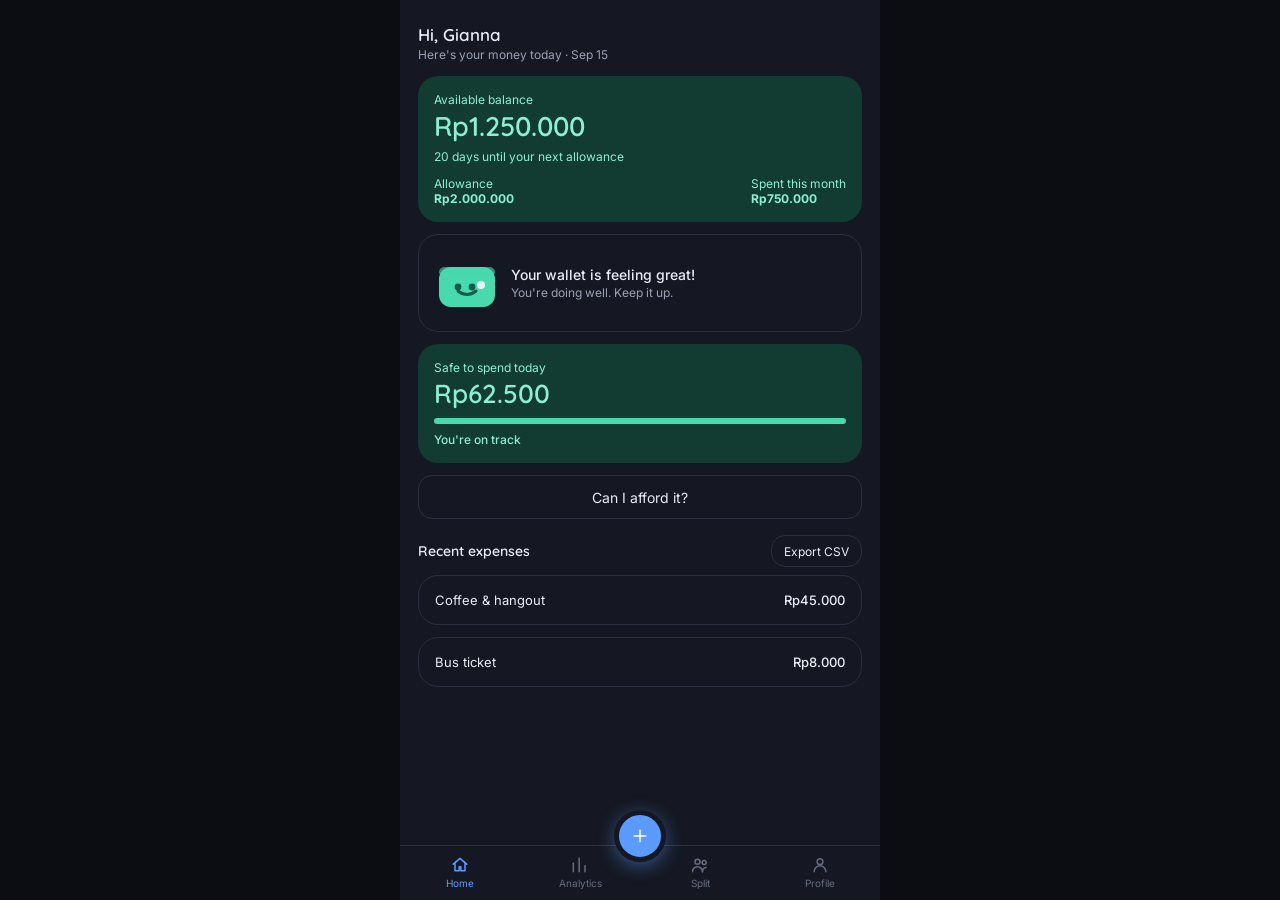
==== where_did_my_money_go.html @ cfc6f490 "Add files via upload" ====
<!DOCTYPE html>
<html lang="en">
<head>
<meta charset="UTF-8">
<meta name="viewport" content="width=device-width, initial-scale=1.0">
<title>Where Did My Money Go? — full screen set</title>
<link rel="preconnect" href="https://fonts.googleapis.com">
<link rel="preconnect" href="https://fonts.gstatic.com" crossorigin>
<link href="https://fonts.googleapis.com/css2?family=Quicksand:wght@500;600;700&family=Inter:wght@400;500;600&display=swap" rel="stylesheet">
<link rel="stylesheet" href="style.css">
</head>
<body>
<div class="phone">

<!-- SPLASH -->
<div class="screen" id="s-splash">
<div style="min-height:100vh;display:flex;flex-direction:column;align-items:center;justify-content:center;gap:14px;">
  <div id="mascot-splash" style="width:96px;height:96px;"></div>
  <h1 style="font-size:20px;text-align:center;">Where did my<br>money go?</h1>
  <p style="font-size:13px;color:var(--text-secondary);text-align:center;max-width:220px;">From "where did it go" to "where should it go".</p>
</div>
</div>

<!-- ONBOARDING WELCOME -->
<div class="screen" id="s-onb-welcome">
<div class="scroll-area">
<div style="padding-top:40px;text-align:center;">
  <div id="mascot-onb1" style="width:80px;height:80px;margin:0 auto 18px;"></div>
  <h1 style="font-size:19px;">Know your safe-to-spend, every day</h1>
  <p style="font-size:13px;color:var(--text-secondary);margin-top:8px;">We'll turn your allowance into a daily number, so you always know how much you can spend without stress.</p>
</div>
<div style="display:flex;justify-content:center;gap:6px;margin:26px 0;">
  <div style="width:18px;height:6px;border-radius:4px;background:var(--blue);"></div>
  <div style="width:6px;height:6px;border-radius:4px;background:var(--border);"></div>
  <div style="width:6px;height:6px;border-radius:4px;background:var(--border);"></div>
</div>
<button class="btn primary" onclick="show('onb-allowance')">Get started</button>
</div>
</div>

<!-- ONBOARDING ALLOWANCE -->
<div class="screen" id="s-onb-allowance">
<div class="scroll-area">
<div class="nav-header"><button class="back" onclick="show('onb-welcome')">&#8592;</button><h2>Set your allowance</h2></div>
<p style="font-size:12px;color:var(--text-secondary);margin-bottom:16px;">This is what we'll use to calculate your daily safe-to-spend.</p>
<label style="font-size:12px;color:var(--text-secondary);">Allowance schedule</label>
<div class="grid-3" style="margin:8px 0 16px;">
  <button class="chip selected" data-group="schedule" data-value="Monthly" onclick="selectChip(this)">Monthly</button>
  <button class="chip" data-group="schedule" data-value="Weekly" onclick="selectChip(this)">Weekly</button>
  <button class="chip" data-group="schedule" data-value="Custom" onclick="selectChip(this)">Custom</button>
</div>
<label style="font-size:12px;color:var(--text-secondary);">Amount</label>
<input class="input rp-input" style="height:48px;font-size:18px;margin:8px 0 16px;" value="Rp2.000.000">
<label style="font-size:12px;color:var(--text-secondary);">Next allowance date</label>
<input class="input" style="margin:8px 0 20px;" value="25 September">
<button class="btn primary" onclick="show('onb-goal')">Continue</button>
</div>
</div>

<!-- ONBOARDING GOAL -->
<div class="screen" id="s-onb-goal">
<div class="scroll-area">
<div class="nav-header"><button class="back" onclick="show('onb-allowance')">&#8592;</button><h2>Set a savings target</h2></div>
<p style="font-size:12px;color:var(--text-secondary);margin-bottom:16px;">Optional — this shapes your daily safe-to-spend so you're always saving a little.</p>
<label style="font-size:12px;color:var(--text-secondary);">Weekly savings target</label>
<input class="input rp-input" style="height:48px;font-size:18px;margin:8px 0 20px;" value="Rp150.000">
<div class="card outline" style="display:flex;gap:10px;align-items:flex-start;">
  <div style="width:34px;height:34px;flex-shrink:0;" id="mascot-onb3"></div>
  <p style="font-size:12px;color:var(--text-secondary);margin:0;">You can change this any time from money settings.</p>
</div>
<div style="height:14px;"></div>
<button class="btn primary" onclick="show('home')">Finish setup</button>
</div>
</div>

<!-- HOME -->
<div class="screen" id="s-home">
<div class="scroll-area" style="padding-bottom:110px;">
<div style="padding-top:4px;">
<p class="heading" style="font-size:17px;">Hi, Gianna</p>
<p style="font-size:12px;color:var(--text-secondary);margin:2px 0 14px;">Here's your money today &middot; Sep 15</p>
</div>

<div class="card" style="background:var(--teal-bg);">
  <p style="font-size:12px;color:var(--teal-dark);margin:0;">Available balance</p>
  <p id="home-balance-amount" style="font-size:27px;font-weight:600;color:var(--teal-dark);margin:2px 0 6px;font-family:'Quicksand',sans-serif;">Rp0</p>
  <p style="font-size:12px;color:var(--teal-dark);margin:0 0 12px;">20 days until your next allowance</p>
  <div class="row" style="font-size:12px;color:var(--teal-dark);">
    <span>Allowance<br><strong id="home-allowance">Rp2.000.000</strong></span>
    <span>Spent this month<br><strong id="home-spent-month">Rp750.000</strong></span>
  </div>
</div>

<div class="card outline" style="display:flex;gap:12px;align-items:center;cursor:pointer;" onclick="show('mascot-custom')">
  <div class="mascot-wrap" id="mascot-home"></div>
  <div>
    <p style="font-size:14px;font-weight:500;margin:0;">Your wallet is feeling great!</p>
    <p style="font-size:12px;color:var(--text-secondary);margin:2px 0 0;">You're doing well. Keep it up.</p>
  </div>
</div>

<div class="card" id="home-sts-card" style="background:var(--blue-bg);">
  <p id="home-sts-label" style="font-size:12px;color:var(--blue-dark);margin:0;">Safe to spend today</p>
  <p id="home-sts-amount" style="font-size:26px;font-weight:600;color:var(--blue-dark);margin:2px 0 8px;font-family:'Quicksand',sans-serif;">Rp0</p>
  <div class="progress"><div id="home-sts-bar" style="width:100%;background:var(--blue);"></div></div>
  <p id="home-sts-status" style="font-size:12px;font-weight:500;color:var(--blue-dark);margin:8px 0 0;">You're on track</p>
</div>

<button class="btn outline" style="margin-bottom:8px;" onclick="show('afford')">Can I afford it?</button>

<div class="row" style="margin:16px 0 8px;">
  <p class="heading" style="font-size:14px;">Recent expenses</p>
  <button class="btn small" onclick="exportCSV()">Export CSV</button>
</div>
<div id="home-recent-list"></div>
</div>

<div class="bottom-nav">
  <button class="active" onclick="show('home')">${icon('home')}Home</button>
  <button onclick="show('analytics')">${icon('chart')}Analytics</button>
  <button onclick="show('split')">${icon('users')}Split</button>
  <button onclick="show('profile')">${icon('user')}Profile</button>
</div>
<button class="fab" onclick="openQuickAdd()">${icon('plus')}</button>
</div>

<!-- QUICK ADD -->
<div class="screen" id="s-quick-add">
<div class="sheet">
<div class="row" style="margin-bottom:14px;">
  <p class="heading" style="font-size:15px;">Where did your money go?</p>
  <button onclick="show('home')" style="width:28px;height:28px;border-radius:50%;border:0.5px solid var(--border);background:var(--surface);display:flex;align-items:center;justify-content:center;">${icon('x')}</button>
</div>
<input id="qa-amount" class="input rp-input" style="height:52px;font-size:26px;font-weight:600;text-align:center;border:none;background:none;" value="Rp45.000">
<input id="qa-note" class="input" style="text-align:center;border:none;background:none;font-size:12px;color:var(--text-secondary);margin:2px 0 16px;" value="Coffee &amp; hangout" placeholder="What was it for?">
<label style="font-size:12px;color:var(--text-secondary);">Category</label>
<div class="grid-4" style="margin:8px 0 16px;">
  <button class="chip" data-group="category" data-value="Food" onclick="selectChip(this)">Food</button><button class="chip" data-group="category" data-value="Transport" onclick="selectChip(this)">Transport</button><button class="chip" data-group="category" data-value="Campus" onclick="selectChip(this)">Campus</button><button class="chip" data-group="category" data-value="Shopping" onclick="selectChip(this)">Shopping</button>
  <button class="chip selected" data-group="category" data-value="Entertainment" onclick="selectChip(this)">Entertain.</button><button class="chip" data-group="category" data-value="Bills" onclick="selectChip(this)">Bills</button><button class="chip" data-group="category" data-value="Other" onclick="selectChip(this)">Other</button>
</div>
<label style="font-size:12px;color:var(--text-secondary);">Need or want</label>
<div class="grid-2" style="margin:8px 0 16px;">
  <button class="chip" data-group="type" data-value="Need" onclick="selectChip(this)">Need</button><button class="chip selected" data-group="type" data-value="Want" onclick="selectChip(this)">Want</button>
</div>
<label style="font-size:12px;color:var(--text-secondary);">Payment method</label>
<div class="grid-3" style="margin:8px 0 16px;">
  <button class="chip" data-group="payment" data-value="Cash" onclick="selectChip(this)">Cash</button><button class="chip" data-group="payment" data-value="Debit" onclick="selectChip(this)">Debit</button><button class="chip selected" data-group="payment" data-value="E-wallet" onclick="selectChip(this)">E-wallet</button>
</div>
<button class="btn primary" onclick="saveExpense()">Save expense</button>
</div>
</div>

<!-- EXPENSE DETAIL -->
<div class="screen" id="s-expense-detail">
<div class="scroll-area">
<div class="nav-header"><button class="back" onclick="show('home')">&#8592;</button><h2>Expense details</h2></div>
<div class="card" style="background:var(--blue-bg);text-align:center;">
  <p id="ed-amount" style="font-size:26px;font-weight:600;color:var(--blue-dark);margin:0;font-family:'Quicksand',sans-serif;">Rp45.000</p>
  <p id="ed-note" style="font-size:13px;color:var(--blue-dark);margin:4px 0 0;">Coffee &amp; hangout</p>
</div>
<div class="card outline">
  <div class="row" style="margin-bottom:10px;"><span style="font-size:12px;color:var(--text-secondary);">Category</span><span id="ed-category" style="font-size:13px;">Entertainment</span></div>
  <div class="row" style="margin-bottom:10px;"><span style="font-size:12px;color:var(--text-secondary);">Type</span><span id="ed-type" class="pill" style="background:var(--amber-bg);color:var(--amber-dark);">Want</span></div>
  <div class="row" style="margin-bottom:10px;"><span style="font-size:12px;color:var(--text-secondary);">Payment</span><span id="ed-payment" style="font-size:13px;">E-wallet</span></div>
  <div class="row"><span style="font-size:12px;color:var(--text-secondary);">Date</span><span id="ed-date" style="font-size:13px;">Sep 15, 3:20 PM</span></div>
</div>
<div class="grid-2">
  <button class="btn" onclick="editExpense()">Edit</button>
  <button class="btn" style="color:var(--coral-dark);border-color:var(--coral);" onclick="deleteExpense()">Delete</button>
</div>
</div>
</div>

<!-- CAN I AFFORD IT -->
<div class="screen" id="s-afford">
<div class="scroll-area">
<div class="nav-header"><button class="back" onclick="show('home')">&#8592;</button><h2>Can I afford it?</h2></div>
<label style="font-size:12px;color:var(--text-secondary);">What do you want to buy?</label>
<input id="afford-item" class="input" style="height:44px;margin:8px 0 12px;" value="New shoes">
<label style="font-size:12px;color:var(--text-secondary);">Price</label>
<input id="afford-price" class="input rp-input" style="height:44px;margin:8px 0 18px;" value="Rp350.000" oninput="checkAfford()">
<div id="afford-result" class="card" style="text-align:center;">
  <div style="width:40px;height:40px;margin:0 auto 8px;" id="mascot-afford"></div>
  <p id="afford-verdict" style="font-size:15px;font-weight:600;margin:0;"></p>
  <p id="afford-sub" style="font-size:12px;margin:6px 0 0;"></p>
</div>
<button class="btn primary" onclick="show('home')">Got it</button>
</div>
</div>

<!-- ANALYTICS -->
<div class="screen" id="s-analytics">
<div class="scroll-area" style="padding-bottom:110px;">
<p class="heading" style="font-size:16px;padding-top:8px;">Your spending this week</p>
<p id="an-total" style="font-size:24px;font-weight:600;margin:6px 0 4px;font-family:'Quicksand',sans-serif;">Rp0</p>
<p id="an-avg" style="font-size:12px;color:var(--text-secondary);margin:0 0 14px;"></p>
<div class="grid-4" id="an-bars" style="margin-bottom:8px;align-items:end;"></div>
<div id="an-legend" style="display:flex;flex-wrap:wrap;gap:10px;margin-bottom:16px;"></div>

<p style="font-size:13px;font-weight:500;margin:0 0 8px;">Need vs want</p>
<div class="card outline">
  <div id="an-needwant-bar" style="display:flex;height:10px;border-radius:6px;overflow:hidden;margin-bottom:8px;"></div>
  <div class="row" style="font-size:12px;color:var(--text-secondary);">
    <span id="an-need-label"></span><span id="an-want-label"></span>
  </div>
</div>

<p style="font-size:13px;font-weight:500;margin:16px 0 8px;">Top spending</p>
<div id="an-top-list"></div>
<button class="btn small" style="margin-bottom:14px;" onclick="show('weekly-detail')">See full breakdown</button>

<div class="card outline">
  <p id="an-compare" style="font-size:13px;margin:0;"></p>
</div>
<div class="card outline">
  <p style="font-size:13px;margin:0;">Most of your spending happens on weekends.</p>
</div>
</div>
<div class="bottom-nav">
  <button onclick="show('home')">${icon('home')}Home</button>
  <button class="active" onclick="show('analytics')">${icon('chart')}Analytics</button>
  <button onclick="show('split')">${icon('users')}Split</button>
  <button onclick="show('profile')">${icon('user')}Profile</button>
</div>
</div>

<!-- WEEKLY DETAIL -->
<div class="screen" id="s-weekly-detail">
<div class="scroll-area">
<div class="nav-header"><button class="back" onclick="show('analytics')">&#8592;</button><h2>This week's spending</h2></div>
<p id="wd-total" style="font-size:22px;font-weight:600;margin:0 0 12px;font-family:'Quicksand',sans-serif;"></p>
<div id="wd-list"></div>
<div class="card" style="background:var(--blue-bg);">
  <p id="wd-insight" style="font-size:12px;color:var(--blue-dark);margin:0;"></p>
</div>
</div>
</div>

<!-- SPLIT -->
<div class="screen" id="s-split">
<div class="scroll-area" style="padding-bottom:110px;">
<div class="row" style="padding-top:8px;margin-bottom:14px;">
  <p class="heading" style="font-size:16px;">Split &amp; debts</p>
  <button class="btn small primary" onclick="show('split-create')">+ New split</button>
</div>
<div class="card" id="split-net-card" style="margin-bottom:14px;">
  <p id="split-net-label" style="font-size:12px;margin:0;">Net balance</p>
  <p id="split-net-amount" style="font-size:22px;font-weight:600;margin:2px 0 0;font-family:'Quicksand',sans-serif;">Rp0</p>
</div>
<p style="font-size:13px;font-weight:500;margin:14px 0 8px;">They owe you</p>
<div id="debts-owed-list"></div>
<div class="row" style="margin:14px 0 8px;">
  <p style="font-size:13px;font-weight:500;margin:0;">You owe them</p>
  <button class="btn small" onclick="settleAll()">Settle all</button>
</div>
<div id="debts-you-owe-list"></div>
</div>
<div class="bottom-nav">
  <button onclick="show('home')">${icon('home')}Home</button>
  <button onclick="show('analytics')">${icon('chart')}Analytics</button>
  <button class="active" onclick="show('split')">${icon('users')}Split</button>
  <button onclick="show('profile')">${icon('user')}Profile</button>
</div>
</div>

<!-- SPLIT CREATE -->
<div class="screen" id="s-split-create">
<div class="scroll-area">
<div class="nav-header"><button class="back" onclick="show('split')">&#8592;</button><h2>New split</h2></div>
<label style="font-size:12px;color:var(--text-secondary);">What was it for</label>
<input id="sc-title" class="input" style="margin:8px 0 12px;" value="Dinner">
<label style="font-size:12px;color:var(--text-secondary);">Total amount</label>
<input id="sc-total" class="input rp-input" style="height:44px;margin:8px 0 14px;" value="Rp240.000" oninput="formatRpInput(this);updateSplitPreview();">
<label style="font-size:12px;color:var(--text-secondary);">Split method</label>
<div class="grid-2" style="margin:8px 0 14px;">
  <button class="chip selected" onclick="setSplitMethod(this,'equal')">Equal</button>
  <button class="chip" onclick="setSplitMethod(this,'custom')">Custom</button>
</div>
<label style="font-size:12px;color:var(--text-secondary);">Participants</label>
<div class="grid-2" id="sc-participants" style="margin:8px 0 14px;">
  <button class="chip selected" data-value="Kevin" data-fixed="true" onclick="toggleParticipant(this)">Kevin (you)</button>
  <button class="chip selected" data-value="Rafi" onclick="toggleParticipant(this)">Rafi</button>
  <button class="chip selected" data-value="Sarah" onclick="toggleParticipant(this)">Sarah</button>
  <button class="chip selected" data-value="Dimas" onclick="toggleParticipant(this)">Dimas</button>
</div>
<div id="sc-custom-amounts" style="display:none;margin-bottom:14px;"></div>
<div class="card" id="sc-preview" style="background:var(--surface-2);"></div>
<button class="btn primary" onclick="saveSplit()">Save split</button>
</div>
</div>

<!-- DEBT DETAIL -->
<div class="screen" id="s-debt-detail">
<div class="scroll-area">
<div class="nav-header"><button class="back" onclick="show('split')">&#8592;</button><h2>Debt detail</h2></div>
<div class="card" style="background:var(--teal-bg);text-align:center;">
  <p id="dd-person" style="font-size:13px;color:var(--teal-dark);margin:0;">Rafi owes you</p>
  <p id="dd-amount" style="font-size:24px;font-weight:600;color:var(--teal-dark);margin:4px 0 0;font-family:'Quicksand',sans-serif;">Rp35.000</p>
</div>
<div class="card outline">
  <div class="row" style="margin-bottom:10px;"><span style="font-size:12px;color:var(--text-secondary);">For</span><span id="dd-reason" style="font-size:13px;">Lunch</span></div>
  <div class="row" style="margin-bottom:10px;"><span style="font-size:12px;color:var(--text-secondary);">Date</span><span id="dd-date" style="font-size:13px;">Sep 12</span></div>
  <div class="row"><span style="font-size:12px;color:var(--text-secondary);">Status</span><span id="dd-status" class="pill" style="background:var(--amber-bg);color:var(--amber-dark);">Waiting</span></div>
</div>
<button class="btn primary" onclick="openReminder(currentDebtIndex)">Send reminder</button>
</div>
</div>

<!-- REMINDER -->
<div class="screen" id="s-reminder">
<div class="scroll-area">
<div class="nav-header"><button class="back" onclick="show('debt-detail')">&#8592;</button><h2>Friendly reminder</h2></div>
<p id="rem-person" style="font-size:12px;color:var(--text-secondary);margin-bottom:12px;">Choose a tone for Rafi</p>
<div id="rem-card-friendly" class="card outline" style="cursor:pointer;border-color:var(--blue);background:var(--blue-bg);" onclick="setToneSelection('friendly')">
  <p style="font-size:12px;font-weight:500;color:var(--blue-dark);margin:0 0 4px;">Friendly</p>
  <p id="rem-friendly-msg" style="font-size:13px;color:var(--blue-dark);margin:0;">Hey! Just a small reminder about the Rp35.000 from lunch.</p>
</div>
<div id="rem-card-casual" class="card outline" style="cursor:pointer;" onclick="setToneSelection('casual')">
  <p style="font-size:12px;font-weight:500;margin:0 0 4px;">Casual</p>
  <p id="rem-casual-msg" style="font-size:13px;margin:0;">Hey, don't forget the Rp35.000 from lunch ya!</p>
</div>
<div id="rem-card-direct" class="card outline" style="cursor:pointer;" onclick="setToneSelection('direct')">
  <p style="font-size:12px;font-weight:500;margin:0 0 4px;">Direct</p>
  <p id="rem-direct-msg" style="font-size:13px;margin:0;">Reminder: Rp35.000 for lunch is still pending.</p>
</div>
<button class="btn primary" onclick="sendReminder()">Send reminder</button>
</div>
</div>

<!-- GOALS -->
<div class="screen" id="s-goals">
<div class="scroll-area">
<div class="nav-header"><button class="back" onclick="show('profile')">&#8592;</button><h2>Savings goals</h2></div>
<div id="goals-list"></div>
<button class="btn" onclick="addGoal()">+ New goal</button>
</div>
</div>

<!-- GOAL DETAIL -->
<div class="screen" id="s-goal-detail">
<div class="scroll-area">
<div class="nav-header"><button class="back" onclick="show('goals')">&#8592;</button><h2 id="gd-title">New headphones</h2></div>
<div class="card" style="background:var(--blue-bg);text-align:center;">
  <p id="gd-saved" style="font-size:24px;font-weight:600;color:var(--blue-dark);margin:0;font-family:'Quicksand',sans-serif;">Rp900.000</p>
  <p id="gd-target" style="font-size:12px;color:var(--blue-dark);margin:4px 0 10px;">of Rp1.500.000 target</p>
  <div class="progress" style="background:#ffffff;"><div id="gd-bar" style="width:60%;background:var(--blue);"></div></div>
</div>
<div class="card outline">
  <p id="gd-note" style="font-size:13px;margin:0;">You need Rp100.000/week to reach this goal on time.</p>
</div>
<button class="btn primary" onclick="addToGoal()">Add to goal</button>
</div>
</div>

<!-- MASCOT CUSTOMIZE -->
<div class="screen" id="s-mascot-custom">
<div class="scroll-area">
<div class="nav-header"><button class="back" onclick="show('home')">&#8592;</button><h2>Mood Wallet</h2></div>
<div style="display:flex;justify-content:center;margin:6px 0 18px;"><div style="width:88px;height:88px;" id="mascot-custom"></div></div>
<p style="font-size:12px;color:var(--text-secondary);margin-bottom:8px;">Outfits</p>
<div class="grid-4" style="margin-bottom:16px;">
  <button class="chip selected" onclick="selectCustom('outfit',this,'Casual')">Casual</button><button class="chip" onclick="selectCustom('outfit',this,'Student')">Student</button><button class="chip" onclick="selectCustom('outfit',this,'Business')">Business</button><button class="chip" onclick="selectCustom('outfit',this,'Vacation')">Vacation</button>
</div>
<p style="font-size:12px;color:var(--text-secondary);margin-bottom:8px;">Accessories</p>
<div class="grid-4" style="margin-bottom:16px;">
  <button class="chip selected" onclick="selectCustom('accessory',this,'Sunglasses')">Sunglasses</button><button class="chip" onclick="selectCustom('accessory',this,'Cap')">Cap</button><button class="chip" onclick="selectCustom('accessory',this,'Headphones')">Headphones</button><button class="chip" onclick="selectCustom('accessory',this,'Backpack')">Backpack</button>
</div>
<p style="font-size:12px;color:var(--text-secondary);margin-bottom:8px;">Expressions</p>
<div class="grid-4" style="margin-bottom:18px;">
  <button class="chip selected" onclick="selectCustom('expression',this,'Happy')">Happy</button><button class="chip" onclick="selectCustom('expression',this,'Sleepy')">Sleepy</button><button class="chip" onclick="selectCustom('expression',this,'Excited')">Excited</button><button class="chip" onclick="selectCustom('expression',this,'Shocked')">Shocked</button>
</div>
<button class="btn primary" onclick="show('streak')">Unlock more with points</button>
</div>
</div>

<!-- STREAK -->
<div class="screen" id="s-streak">
<div class="scroll-area">
<div class="nav-header"><button class="back" onclick="show('profile')">&#8592;</button><h2>Streak &amp; rewards</h2></div>
<div class="card" style="background:var(--amber-bg);text-align:center;">
  <p style="font-size:24px;font-weight:600;color:var(--amber-dark);margin:0;font-family:'Quicksand',sans-serif;">7-day streak</p>
  <p style="font-size:13px;color:var(--amber-dark);margin:6px 0 0;">+100 points earned</p>
</div>
<p style="font-size:13px;font-weight:500;margin:16px 0 8px;">Redeem points &middot; <span id="streak-points-label">350 pts available</span></p>
<div id="streak-rewards-list"></div>
</div>
</div>

<!-- PROFILE -->
<div class="screen" id="s-profile">
<div class="scroll-area" style="padding-bottom:110px;">
<div style="display:flex;align-items:center;gap:12px;padding-top:8px;margin-bottom:16px;">
  <div style="width:52px;height:52px;border-radius:50%;background:var(--blue-bg);display:flex;align-items:center;justify-content:center;font-family:'Quicksand',sans-serif;font-weight:600;color:var(--blue-dark);">K</div>
  <div><p style="font-size:15px;font-weight:500;margin:0;">Kevin</p><p style="font-size:12px;color:var(--text-secondary);margin:2px 0 0;">University student</p></div>
</div>
<div class="grid-2" style="margin-bottom:16px;">
  <div class="card outline" style="text-align:center;cursor:pointer;" onclick="show('streak')"><p style="font-size:12px;color:var(--text-secondary);margin:0;">Streak</p><p style="font-size:17px;font-weight:600;margin:4px 0 0;font-family:'Quicksand',sans-serif;">12 days</p></div>
  <div class="card outline" style="text-align:center;cursor:pointer;" onclick="show('streak')"><p style="font-size:12px;color:var(--text-secondary);margin:0;">Points</p><p id="profile-points" style="font-size:17px;font-weight:600;margin:4px 0 0;font-family:'Quicksand',sans-serif;">350</p></div>
</div>
<p style="font-size:12px;color:var(--text-secondary);margin:0 0 6px;">Money</p>
<button class="btn" style="justify-content:flex-start;padding:0 14px;margin-bottom:8px;" onclick="show('money-settings')">Money settings</button>
<button class="btn" style="justify-content:flex-start;padding:0 14px;margin-bottom:8px;" onclick="show('goals')">Savings goals</button>
<p style="font-size:12px;color:var(--text-secondary);margin:12px 0 6px;">App</p>
<button class="btn" style="justify-content:flex-start;padding:0 14px;margin-bottom:8px;" onclick="show('notif-settings')">Notifications</button>
<button class="btn" style="justify-content:flex-start;padding:0 14px;margin-bottom:8px;background:var(--blue-bg);border-color:var(--blue);color:var(--blue-dark);" onclick="show('premium')">Student premium</button>
</div>
<div class="bottom-nav">
  <button onclick="show('home')">${icon('home')}Home</button>
  <button onclick="show('analytics')">${icon('chart')}Analytics</button>
  <button onclick="show('split')">${icon('users')}Split</button>
  <button class="active" onclick="show('profile')">${icon('user')}Profile</button>
</div>
</div>

<!-- MONEY SETTINGS -->
<div class="screen" id="s-money-settings">
<div class="scroll-area">
<div class="nav-header"><button class="back" onclick="show('profile')">&#8592;</button><h2>Money settings</h2></div>
<div class="card outline"><div class="row"><span style="font-size:13px;">Monthly allowance</span><input id="ms-allowance" class="input rp-input" style="width:130px;height:32px;text-align:right;" value="Rp2.000.000" onchange="updateAllowance()"></div></div>
<div class="card outline"><div class="row"><span style="font-size:13px;">Allowance date</span><input class="input" style="width:130px;height:32px;text-align:right;" value="25th" onchange="saveSetting('Allowance date')"></div></div>
<div class="card outline"><div class="row"><span style="font-size:13px;">Weekly savings target</span><input id="ms-weekly-target" class="input rp-input" style="width:130px;height:32px;text-align:right;" value="Rp150.000" onchange="saveSetting('Savings target')"></div></div>
<div class="card outline"><div class="row"><span style="font-size:13px;">Default categories</span><span style="font-size:13px;font-weight:500;">7 active</span></div></div>
<button class="btn" onclick="exportCSV()">Export all expenses (.csv)</button>
</div>
</div>

<!-- NOTIF SETTINGS -->
<div class="screen" id="s-notif-settings">
<div class="scroll-area">
<div class="nav-header"><button class="back" onclick="show('profile')">&#8592;</button><h2>Notifications</h2></div>
<div class="card outline" style="cursor:pointer;" onclick="toggleNotif(this)"><div class="row"><span style="font-size:13px;">Daily safe-to-spend</span><span class="pill" data-on="true" style="background:var(--blue-bg);color:var(--blue-dark);">On</span></div></div>
<div class="card outline" style="cursor:pointer;" onclick="toggleNotif(this)"><div class="row"><span style="font-size:13px;">Spending warnings</span><span class="pill" data-on="true" style="background:var(--blue-bg);color:var(--blue-dark);">On</span></div></div>
<div class="card outline" style="cursor:pointer;" onclick="toggleNotif(this)"><div class="row"><span style="font-size:13px;">Debt reminders</span><span class="pill" data-on="true" style="background:var(--blue-bg);color:var(--blue-dark);">On</span></div></div>
<div class="card outline" style="cursor:pointer;" onclick="toggleNotif(this)"><div class="row"><span style="font-size:13px;">Weekly recap</span><span class="pill" data-on="false" style="background:var(--surface-2);color:var(--text-muted);">Off</span></div></div>
</div>
</div>

<!-- PREMIUM -->
<div class="screen" id="s-premium">
<div class="scroll-area">
<div class="nav-header"><button class="back" onclick="show('profile')">&#8592;</button><h2>Student premium</h2></div>
<div class="card" style="background:var(--blue-bg);text-align:center;">
  <p class="heading" style="font-size:16px;color:var(--blue-dark);">Student premium</p>
  <p style="font-size:12px;color:var(--blue-dark);margin:6px 0 0;">Make your money management even easier.</p>
</div>
<div class="card outline">
  <p style="font-size:13px;margin:0 0 8px;">PDF financial reports</p>
  <p style="font-size:13px;margin:0 0 8px;">Automatic bank / e-wallet sync</p>
  <p style="font-size:13px;margin:0 0 8px;">Advanced spending insights</p>
  <p style="font-size:13px;margin:0;">Unlimited mascot customization</p>
</div>
<button id="premium-btn" class="btn primary" onclick="activatePremium()">Try premium — Rp15.000/mo</button>
</div>
</div>

<!-- PDF PREVIEW -->
<div class="screen" id="s-pdf">
<div class="scroll-area">
<div class="nav-header"><button class="back" onclick="show('premium')">&#8592;</button><h2>Monthly report</h2></div>
<div class="card outline" style="background:#fff;color:#1F2430;">
  <p class="heading" style="font-size:14px;color:#1F2430;">September summary</p>
  <div class="divider" style="background:#E2E4EA;"></div>
  <div class="row" style="margin-bottom:8px;"><span style="font-size:12px;color:#6B7280;">Total spent</span><span style="font-size:13px;font-weight:500;">Rp750.000</span></div>
  <div class="row" style="margin-bottom:8px;"><span style="font-size:12px;color:#6B7280;">Top category</span><span style="font-size:13px;font-weight:500;">Food</span></div>
  <div class="row"><span style="font-size:12px;color:#6B7280;">Saved this month</span><span style="font-size:13px;font-weight:500;">Rp300.000</span></div>
</div>
<button class="btn primary" onclick="window.print()">Download PDF</button>
<button class="btn" onclick="exportCSV()">Download raw data (.csv)</button>
</div>
</div>

</div>

<script src="app.js"></script>
</body>
</html>
---- style.css ----
:root{
  --bg:#0B0D12; --surface:#151822; --surface-2:#1D2130; --border:#2B3040;
  --text:#EAEDF5; --text-secondary:#9AA1B4; --text-muted:#666D80;
  --teal:#49D9AE; --teal-bg:#123B32; --teal-dark:#8CF0CE;
  --blue:#5B9BFF; --blue-bg:#152A4A; --blue-dark:#A8CBFF;
  --coral:#FF9E76; --coral-bg:#3B2016; --coral-dark:#FFC1A3;
  --amber:#F6C766; --amber-bg:#3A2C10; --amber-dark:#FFDE9E;
  --radius-card:20px; --radius-btn:14px; --radius-phone:36px;
}
*{box-sizing:border-box;}
body{margin:0;background:var(--bg);font-family:'Inter',sans-serif;color:var(--text);display:flex;justify-content:center;min-height:100vh;}
h1,h2,h3,.heading{font-family:'Quicksand',sans-serif;font-weight:600;margin:0;}
button{font-family:inherit;cursor:pointer;}
.phone{width:100%;max-width:480px;min-height:100vh;background:var(--surface);position:relative;}
.scroll-area{padding:20px 18px 96px;}
.scroll-area.no-scroll-pad{padding:0;}
.nav-header{display:flex;align-items:center;gap:10px;padding:6px 0 16px;}
.nav-header .back{width:30px;height:30px;border-radius:50%;border:0.5px solid var(--border);background:var(--surface);display:flex;align-items:center;justify-content:center;}
.nav-header h2{font-size:16px;}
.card{background:var(--surface-2);border-radius:var(--radius-card);padding:16px;margin-bottom:12px;}
.card.outline{background:var(--surface);border:0.5px solid var(--border);}
.pill{display:inline-flex;align-items:center;gap:4px;font-size:11px;padding:4px 10px;border-radius:100px;font-weight:500;}
.btn{display:flex;align-items:center;justify-content:center;gap:6px;height:44px;border-radius:var(--radius-btn);border:0.5px solid var(--border);background:var(--surface);font-size:14px;color:var(--text);width:100%;}
.btn.primary{background:var(--blue);border-color:var(--blue);color:#fff;font-weight:600;}
.btn.small{height:32px;font-size:12px;padding:0 12px;width:auto;}
.grid-4{display:grid;grid-template-columns:repeat(4,1fr);gap:8px;}
.grid-3{display:grid;grid-template-columns:repeat(3,1fr);gap:8px;}
.grid-2{display:grid;grid-template-columns:1fr 1fr;gap:8px;}
.chip{display:flex;flex-direction:column;align-items:center;justify-content:center;gap:4px;height:56px;border-radius:14px;border:0.5px solid var(--border);background:var(--surface);font-size:11px;color:var(--text-secondary);}
.chip.selected{background:var(--blue-bg);border-color:var(--blue);color:var(--blue-dark);}
.bottom-nav{position:fixed;left:50%;transform:translateX(-50%);bottom:0;width:100%;max-width:480px;background:var(--surface);border-top:0.5px solid var(--border);display:flex;justify-content:space-around;align-items:center;padding:8px 0 10px;z-index:20;}
.bottom-nav button{background:none;border:none;display:flex;flex-direction:column;align-items:center;gap:2px;font-size:10px;color:var(--text-muted);width:60px;}
.bottom-nav button.active{color:var(--blue);}
.fab{position:fixed;left:50%;transform:translateX(-50%);bottom:38px;width:52px;height:52px;border-radius:50%;background:var(--blue);border:5px solid var(--surface);display:flex;align-items:center;justify-content:center;color:#fff;box-shadow:0 4px 18px rgba(91,155,255,.45);z-index:21;}
.icon{width:20px;height:20px;stroke:currentColor;fill:none;stroke-width:1.8;stroke-linecap:round;stroke-linejoin:round;}
.progress{height:6px;background:var(--border);border-radius:4px;overflow:hidden;}
.progress > div{height:100%;}
.row{display:flex;justify-content:space-between;align-items:center;}
.sheet{width:100%;max-width:480px;background:var(--surface);border-radius:22px 22px 0 0;padding:18px 18px 22px;max-height:88vh;overflow-y:auto;animation:sheetUp .28s cubic-bezier(.2,.7,.2,1);}
.mascot-wrap{width:64px;height:64px;flex-shrink:0;}
.input{width:100%;height:38px;border-radius:10px;border:0.5px solid var(--border);background:var(--surface);color:var(--text);padding:0 12px;font-size:13px;}
.input::placeholder{color:var(--text-muted);}
.divider{height:0.5px;background:var(--border);margin:12px 0;}
.screen{display:none;}
.screen.visible{display:block;animation:fadeSlideIn .28s ease;}
#s-quick-add.visible{position:fixed;inset:0;display:flex;align-items:flex-end;justify-content:center;background:rgba(0,0,0,.6);z-index:50;animation:none;}

@keyframes fadeSlideIn{from{opacity:0;transform:translateY(8px);}to{opacity:1;transform:translateY(0);}}
@keyframes bounce{0%,100%{transform:translateY(0);}50%{transform:translateY(-4px);}}
@keyframes wobble{0%,100%{transform:rotate(0deg);}25%{transform:rotate(-3deg);}75%{transform:rotate(3deg);}}
@keyframes shake{0%,100%{transform:translateX(0);}20%{transform:translateX(-4px);}40%{transform:translateX(4px);}60%{transform:translateX(-3px);}80%{transform:translateX(3px);}}
@keyframes popIn{from{transform:scale(.9);opacity:.6;}to{transform:scale(1);opacity:1;}}
@keyframes toastIn{from{opacity:0;transform:translate(-50%,8px);}to{opacity:1;transform:translate(-50%,0);}}
@keyframes sheetUp{from{transform:translateY(100%);}to{transform:translateY(0);}}

button,.chip{transition:background .15s ease,border-color .15s ease,color .15s ease,transform .12s ease,filter .15s ease;}
button:active,.chip:active{transform:scale(.96);}
.chip.selected{animation:popIn .18s ease;}
.chip:hover{border-color:var(--blue);}
.btn:hover{background:var(--surface-2);}
.btn.primary:hover{filter:brightness(1.07);}
.card.outline{transition:box-shadow .15s ease,transform .12s ease;}
.card.outline[onclick]:hover{box-shadow:0 4px 14px rgba(30,25,15,.08);transform:translateY(-1px);}
.fab{transition:transform .15s ease,box-shadow .15s ease;}
.fab:hover{transform:translateX(-50%) scale(1.06);box-shadow:0 6px 16px rgba(62,127,214,.35);}
.fab:active{transform:translateX(-50%) scale(.94);}
.progress > div{transition:width .6s cubic-bezier(.22,.68,0,1.71);width:0%;}
.mascot-bounce{animation:bounce 2.2s ease-in-out infinite;}
.mascot-wobble{animation:wobble 1.8s ease-in-out infinite;}
.shake-error{animation:shake .4s ease-in-out;}
.input:focus{outline:2px solid var(--blue);outline-offset:1px;}
button:focus-visible,.chip:focus-visible{outline:2px solid var(--blue);outline-offset:1px;}
.toast{position:fixed;left:50%;bottom:90px;transform:translateX(-50%);background:#242920;color:#fff;font-size:12px;padding:8px 16px;border-radius:100px;white-space:nowrap;animation:toastIn .22s ease;z-index:60;box-shadow:0 6px 16px rgba(0,0,0,.22);}
@media (prefers-reduced-motion: reduce){
  *{animation-duration:.001ms !important;animation-iteration-count:1 !important;transition-duration:.001ms !important;}
}
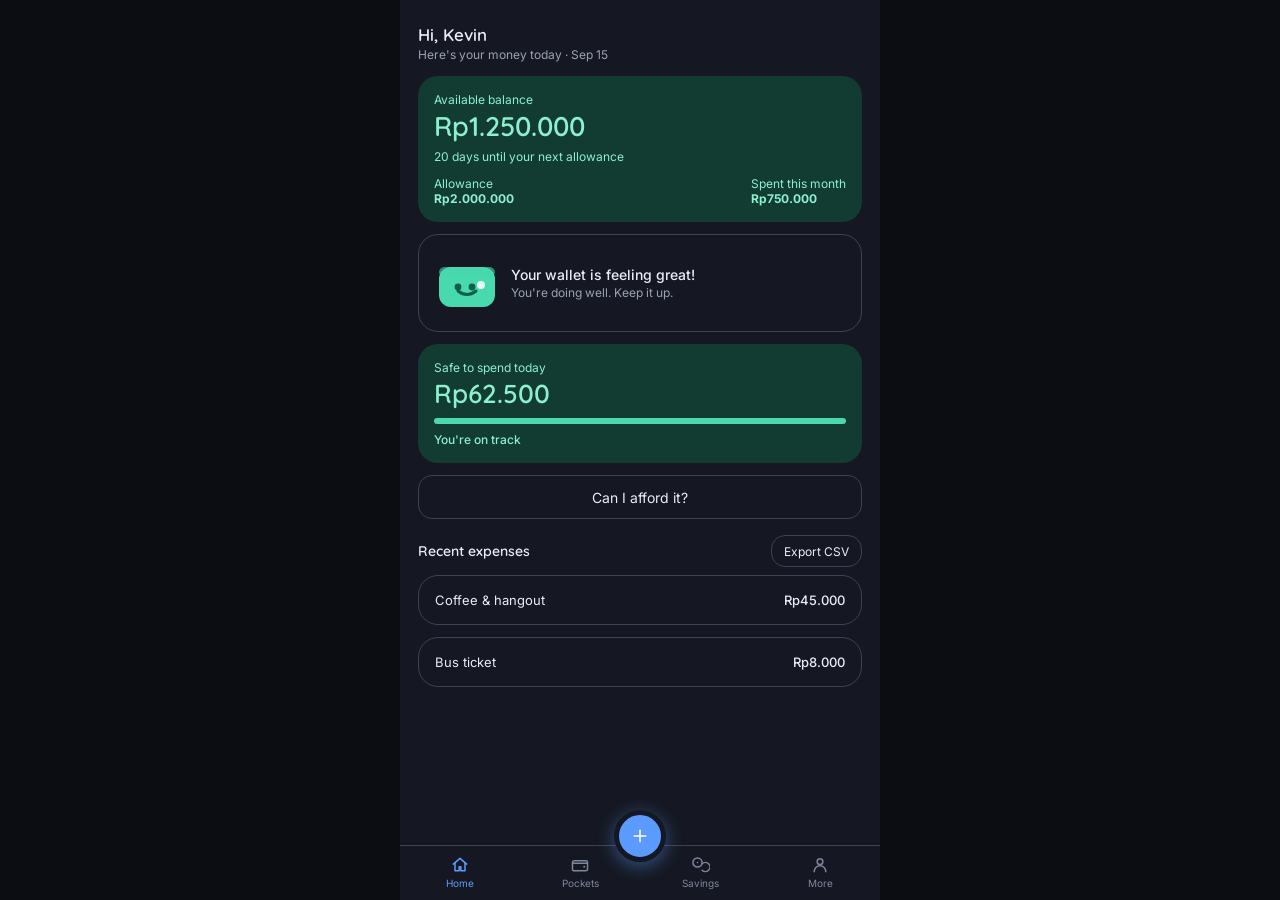
==== commit a46199a7: "Add files via upload" ====
--- a/where_did_my_money_go.html
+++ b/where_did_my_money_go.html
@@ -1,476 +1,603 @@
-<!DOCTYPE html>
-<html lang="en">
-<head>
-<meta charset="UTF-8">
-<meta name="viewport" content="width=device-width, initial-scale=1.0">
-<title>Where Did My Money Go? — full screen set</title>
-<link rel="preconnect" href="https://fonts.googleapis.com">
-<link rel="preconnect" href="https://fonts.gstatic.com" crossorigin>
-<link href="https://fonts.googleapis.com/css2?family=Quicksand:wght@500;600;700&family=Inter:wght@400;500;600&display=swap" rel="stylesheet">
-<link rel="stylesheet" href="style.css">
-</head>
-<body>
-<div class="phone">
-
-<!-- SPLASH -->
-<div class="screen" id="s-splash">
-<div style="min-height:100vh;display:flex;flex-direction:column;align-items:center;justify-content:center;gap:14px;">
-  <div id="mascot-splash" style="width:96px;height:96px;"></div>
-  <h1 style="font-size:20px;text-align:center;">Where did my<br>money go?</h1>
-  <p style="font-size:13px;color:var(--text-secondary);text-align:center;max-width:220px;">From "where did it go" to "where should it go".</p>
-</div>
-</div>
-
-<!-- ONBOARDING WELCOME -->
-<div class="screen" id="s-onb-welcome">
-<div class="scroll-area">
-<div style="padding-top:40px;text-align:center;">
-  <div id="mascot-onb1" style="width:80px;height:80px;margin:0 auto 18px;"></div>
-  <h1 style="font-size:19px;">Know your safe-to-spend, every day</h1>
-  <p style="font-size:13px;color:var(--text-secondary);margin-top:8px;">We'll turn your allowance into a daily number, so you always know how much you can spend without stress.</p>
-</div>
-<div style="display:flex;justify-content:center;gap:6px;margin:26px 0;">
-  <div style="width:18px;height:6px;border-radius:4px;background:var(--blue);"></div>
-  <div style="width:6px;height:6px;border-radius:4px;background:var(--border);"></div>
-  <div style="width:6px;height:6px;border-radius:4px;background:var(--border);"></div>
-</div>
-<button class="btn primary" onclick="show('onb-allowance')">Get started</button>
-</div>
-</div>
-
-<!-- ONBOARDING ALLOWANCE -->
-<div class="screen" id="s-onb-allowance">
-<div class="scroll-area">
-<div class="nav-header"><button class="back" onclick="show('onb-welcome')">&#8592;</button><h2>Set your allowance</h2></div>
-<p style="font-size:12px;color:var(--text-secondary);margin-bottom:16px;">This is what we'll use to calculate your daily safe-to-spend.</p>
-<label style="font-size:12px;color:var(--text-secondary);">Allowance schedule</label>
-<div class="grid-3" style="margin:8px 0 16px;">
-  <button class="chip selected" data-group="schedule" data-value="Monthly" onclick="selectChip(this)">Monthly</button>
-  <button class="chip" data-group="schedule" data-value="Weekly" onclick="selectChip(this)">Weekly</button>
-  <button class="chip" data-group="schedule" data-value="Custom" onclick="selectChip(this)">Custom</button>
-</div>
-<label style="font-size:12px;color:var(--text-secondary);">Amount</label>
-<input class="input rp-input" style="height:48px;font-size:18px;margin:8px 0 16px;" value="Rp2.000.000">
-<label style="font-size:12px;color:var(--text-secondary);">Next allowance date</label>
-<input class="input" style="margin:8px 0 20px;" value="25 September">
-<button class="btn primary" onclick="show('onb-goal')">Continue</button>
-</div>
-</div>
-
-<!-- ONBOARDING GOAL -->
-<div class="screen" id="s-onb-goal">
-<div class="scroll-area">
-<div class="nav-header"><button class="back" onclick="show('onb-allowance')">&#8592;</button><h2>Set a savings target</h2></div>
-<p style="font-size:12px;color:var(--text-secondary);margin-bottom:16px;">Optional — this shapes your daily safe-to-spend so you're always saving a little.</p>
-<label style="font-size:12px;color:var(--text-secondary);">Weekly savings target</label>
-<input class="input rp-input" style="height:48px;font-size:18px;margin:8px 0 20px;" value="Rp150.000">
-<div class="card outline" style="display:flex;gap:10px;align-items:flex-start;">
-  <div style="width:34px;height:34px;flex-shrink:0;" id="mascot-onb3"></div>
-  <p style="font-size:12px;color:var(--text-secondary);margin:0;">You can change this any time from money settings.</p>
-</div>
-<div style="height:14px;"></div>
-<button class="btn primary" onclick="show('home')">Finish setup</button>
-</div>
-</div>
-
-<!-- HOME -->
-<div class="screen" id="s-home">
-<div class="scroll-area" style="padding-bottom:110px;">
-<div style="padding-top:4px;">
-<p class="heading" style="font-size:17px;">Hi, Gianna</p>
-<p style="font-size:12px;color:var(--text-secondary);margin:2px 0 14px;">Here's your money today &middot; Sep 15</p>
-</div>
-
-<div class="card" style="background:var(--teal-bg);">
-  <p style="font-size:12px;color:var(--teal-dark);margin:0;">Available balance</p>
-  <p id="home-balance-amount" style="font-size:27px;font-weight:600;color:var(--teal-dark);margin:2px 0 6px;font-family:'Quicksand',sans-serif;">Rp0</p>
-  <p style="font-size:12px;color:var(--teal-dark);margin:0 0 12px;">20 days until your next allowance</p>
-  <div class="row" style="font-size:12px;color:var(--teal-dark);">
-    <span>Allowance<br><strong id="home-allowance">Rp2.000.000</strong></span>
-    <span>Spent this month<br><strong id="home-spent-month">Rp750.000</strong></span>
-  </div>
-</div>
-
-<div class="card outline" style="display:flex;gap:12px;align-items:center;cursor:pointer;" onclick="show('mascot-custom')">
-  <div class="mascot-wrap" id="mascot-home"></div>
-  <div>
-    <p style="font-size:14px;font-weight:500;margin:0;">Your wallet is feeling great!</p>
-    <p style="font-size:12px;color:var(--text-secondary);margin:2px 0 0;">You're doing well. Keep it up.</p>
-  </div>
-</div>
-
-<div class="card" id="home-sts-card" style="background:var(--blue-bg);">
-  <p id="home-sts-label" style="font-size:12px;color:var(--blue-dark);margin:0;">Safe to spend today</p>
-  <p id="home-sts-amount" style="font-size:26px;font-weight:600;color:var(--blue-dark);margin:2px 0 8px;font-family:'Quicksand',sans-serif;">Rp0</p>
-  <div class="progress"><div id="home-sts-bar" style="width:100%;background:var(--blue);"></div></div>
-  <p id="home-sts-status" style="font-size:12px;font-weight:500;color:var(--blue-dark);margin:8px 0 0;">You're on track</p>
-</div>
-
-<button class="btn outline" style="margin-bottom:8px;" onclick="show('afford')">Can I afford it?</button>
-
-<div class="row" style="margin:16px 0 8px;">
-  <p class="heading" style="font-size:14px;">Recent expenses</p>
-  <button class="btn small" onclick="exportCSV()">Export CSV</button>
-</div>
-<div id="home-recent-list"></div>
-</div>
-
-<div class="bottom-nav">
-  <button class="active" onclick="show('home')">${icon('home')}Home</button>
-  <button onclick="show('analytics')">${icon('chart')}Analytics</button>
-  <button onclick="show('split')">${icon('users')}Split</button>
-  <button onclick="show('profile')">${icon('user')}Profile</button>
-</div>
-<button class="fab" onclick="openQuickAdd()">${icon('plus')}</button>
-</div>
-
-<!-- QUICK ADD -->
-<div class="screen" id="s-quick-add">
-<div class="sheet">
-<div class="row" style="margin-bottom:14px;">
-  <p class="heading" style="font-size:15px;">Where did your money go?</p>
-  <button onclick="show('home')" style="width:28px;height:28px;border-radius:50%;border:0.5px solid var(--border);background:var(--surface);display:flex;align-items:center;justify-content:center;">${icon('x')}</button>
-</div>
-<input id="qa-amount" class="input rp-input" style="height:52px;font-size:26px;font-weight:600;text-align:center;border:none;background:none;" value="Rp45.000">
-<input id="qa-note" class="input" style="text-align:center;border:none;background:none;font-size:12px;color:var(--text-secondary);margin:2px 0 16px;" value="Coffee &amp; hangout" placeholder="What was it for?">
-<label style="font-size:12px;color:var(--text-secondary);">Category</label>
-<div class="grid-4" style="margin:8px 0 16px;">
-  <button class="chip" data-group="category" data-value="Food" onclick="selectChip(this)">Food</button><button class="chip" data-group="category" data-value="Transport" onclick="selectChip(this)">Transport</button><button class="chip" data-group="category" data-value="Campus" onclick="selectChip(this)">Campus</button><button class="chip" data-group="category" data-value="Shopping" onclick="selectChip(this)">Shopping</button>
-  <button class="chip selected" data-group="category" data-value="Entertainment" onclick="selectChip(this)">Entertain.</button><button class="chip" data-group="category" data-value="Bills" onclick="selectChip(this)">Bills</button><button class="chip" data-group="category" data-value="Other" onclick="selectChip(this)">Other</button>
-</div>
-<label style="font-size:12px;color:var(--text-secondary);">Need or want</label>
-<div class="grid-2" style="margin:8px 0 16px;">
-  <button class="chip" data-group="type" data-value="Need" onclick="selectChip(this)">Need</button><button class="chip selected" data-group="type" data-value="Want" onclick="selectChip(this)">Want</button>
-</div>
-<label style="font-size:12px;color:var(--text-secondary);">Payment method</label>
-<div class="grid-3" style="margin:8px 0 16px;">
-  <button class="chip" data-group="payment" data-value="Cash" onclick="selectChip(this)">Cash</button><button class="chip" data-group="payment" data-value="Debit" onclick="selectChip(this)">Debit</button><button class="chip selected" data-group="payment" data-value="E-wallet" onclick="selectChip(this)">E-wallet</button>
-</div>
-<button class="btn primary" onclick="saveExpense()">Save expense</button>
-</div>
-</div>
-
-<!-- EXPENSE DETAIL -->
-<div class="screen" id="s-expense-detail">
-<div class="scroll-area">
-<div class="nav-header"><button class="back" onclick="show('home')">&#8592;</button><h2>Expense details</h2></div>
-<div class="card" style="background:var(--blue-bg);text-align:center;">
-  <p id="ed-amount" style="font-size:26px;font-weight:600;color:var(--blue-dark);margin:0;font-family:'Quicksand',sans-serif;">Rp45.000</p>
-  <p id="ed-note" style="font-size:13px;color:var(--blue-dark);margin:4px 0 0;">Coffee &amp; hangout</p>
-</div>
-<div class="card outline">
-  <div class="row" style="margin-bottom:10px;"><span style="font-size:12px;color:var(--text-secondary);">Category</span><span id="ed-category" style="font-size:13px;">Entertainment</span></div>
-  <div class="row" style="margin-bottom:10px;"><span style="font-size:12px;color:var(--text-secondary);">Type</span><span id="ed-type" class="pill" style="background:var(--amber-bg);color:var(--amber-dark);">Want</span></div>
-  <div class="row" style="margin-bottom:10px;"><span style="font-size:12px;color:var(--text-secondary);">Payment</span><span id="ed-payment" style="font-size:13px;">E-wallet</span></div>
-  <div class="row"><span style="font-size:12px;color:var(--text-secondary);">Date</span><span id="ed-date" style="font-size:13px;">Sep 15, 3:20 PM</span></div>
-</div>
-<div class="grid-2">
-  <button class="btn" onclick="editExpense()">Edit</button>
-  <button class="btn" style="color:var(--coral-dark);border-color:var(--coral);" onclick="deleteExpense()">Delete</button>
-</div>
-</div>
-</div>
-
-<!-- CAN I AFFORD IT -->
-<div class="screen" id="s-afford">
-<div class="scroll-area">
-<div class="nav-header"><button class="back" onclick="show('home')">&#8592;</button><h2>Can I afford it?</h2></div>
-<label style="font-size:12px;color:var(--text-secondary);">What do you want to buy?</label>
-<input id="afford-item" class="input" style="height:44px;margin:8px 0 12px;" value="New shoes">
-<label style="font-size:12px;color:var(--text-secondary);">Price</label>
-<input id="afford-price" class="input rp-input" style="height:44px;margin:8px 0 18px;" value="Rp350.000" oninput="checkAfford()">
-<div id="afford-result" class="card" style="text-align:center;">
-  <div style="width:40px;height:40px;margin:0 auto 8px;" id="mascot-afford"></div>
-  <p id="afford-verdict" style="font-size:15px;font-weight:600;margin:0;"></p>
-  <p id="afford-sub" style="font-size:12px;margin:6px 0 0;"></p>
-</div>
-<button class="btn primary" onclick="show('home')">Got it</button>
-</div>
-</div>
-
-<!-- ANALYTICS -->
-<div class="screen" id="s-analytics">
-<div class="scroll-area" style="padding-bottom:110px;">
-<p class="heading" style="font-size:16px;padding-top:8px;">Your spending this week</p>
-<p id="an-total" style="font-size:24px;font-weight:600;margin:6px 0 4px;font-family:'Quicksand',sans-serif;">Rp0</p>
-<p id="an-avg" style="font-size:12px;color:var(--text-secondary);margin:0 0 14px;"></p>
-<div class="grid-4" id="an-bars" style="margin-bottom:8px;align-items:end;"></div>
-<div id="an-legend" style="display:flex;flex-wrap:wrap;gap:10px;margin-bottom:16px;"></div>
-
-<p style="font-size:13px;font-weight:500;margin:0 0 8px;">Need vs want</p>
-<div class="card outline">
-  <div id="an-needwant-bar" style="display:flex;height:10px;border-radius:6px;overflow:hidden;margin-bottom:8px;"></div>
-  <div class="row" style="font-size:12px;color:var(--text-secondary);">
-    <span id="an-need-label"></span><span id="an-want-label"></span>
-  </div>
-</div>
-
-<p style="font-size:13px;font-weight:500;margin:16px 0 8px;">Top spending</p>
-<div id="an-top-list"></div>
-<button class="btn small" style="margin-bottom:14px;" onclick="show('weekly-detail')">See full breakdown</button>
-
-<div class="card outline">
-  <p id="an-compare" style="font-size:13px;margin:0;"></p>
-</div>
-<div class="card outline">
-  <p style="font-size:13px;margin:0;">Most of your spending happens on weekends.</p>
-</div>
-</div>
-<div class="bottom-nav">
-  <button onclick="show('home')">${icon('home')}Home</button>
-  <button class="active" onclick="show('analytics')">${icon('chart')}Analytics</button>
-  <button onclick="show('split')">${icon('users')}Split</button>
-  <button onclick="show('profile')">${icon('user')}Profile</button>
-</div>
-</div>
-
-<!-- WEEKLY DETAIL -->
-<div class="screen" id="s-weekly-detail">
-<div class="scroll-area">
-<div class="nav-header"><button class="back" onclick="show('analytics')">&#8592;</button><h2>This week's spending</h2></div>
-<p id="wd-total" style="font-size:22px;font-weight:600;margin:0 0 12px;font-family:'Quicksand',sans-serif;"></p>
-<div id="wd-list"></div>
-<div class="card" style="background:var(--blue-bg);">
-  <p id="wd-insight" style="font-size:12px;color:var(--blue-dark);margin:0;"></p>
-</div>
-</div>
-</div>
-
-<!-- SPLIT -->
-<div class="screen" id="s-split">
-<div class="scroll-area" style="padding-bottom:110px;">
-<div class="row" style="padding-top:8px;margin-bottom:14px;">
-  <p class="heading" style="font-size:16px;">Split &amp; debts</p>
-  <button class="btn small primary" onclick="show('split-create')">+ New split</button>
-</div>
-<div class="card" id="split-net-card" style="margin-bottom:14px;">
-  <p id="split-net-label" style="font-size:12px;margin:0;">Net balance</p>
-  <p id="split-net-amount" style="font-size:22px;font-weight:600;margin:2px 0 0;font-family:'Quicksand',sans-serif;">Rp0</p>
-</div>
-<p style="font-size:13px;font-weight:500;margin:14px 0 8px;">They owe you</p>
-<div id="debts-owed-list"></div>
-<div class="row" style="margin:14px 0 8px;">
-  <p style="font-size:13px;font-weight:500;margin:0;">You owe them</p>
-  <button class="btn small" onclick="settleAll()">Settle all</button>
-</div>
-<div id="debts-you-owe-list"></div>
-</div>
-<div class="bottom-nav">
-  <button onclick="show('home')">${icon('home')}Home</button>
-  <button onclick="show('analytics')">${icon('chart')}Analytics</button>
-  <button class="active" onclick="show('split')">${icon('users')}Split</button>
-  <button onclick="show('profile')">${icon('user')}Profile</button>
-</div>
-</div>
-
-<!-- SPLIT CREATE -->
-<div class="screen" id="s-split-create">
-<div class="scroll-area">
-<div class="nav-header"><button class="back" onclick="show('split')">&#8592;</button><h2>New split</h2></div>
-<label style="font-size:12px;color:var(--text-secondary);">What was it for</label>
-<input id="sc-title" class="input" style="margin:8px 0 12px;" value="Dinner">
-<label style="font-size:12px;color:var(--text-secondary);">Total amount</label>
-<input id="sc-total" class="input rp-input" style="height:44px;margin:8px 0 14px;" value="Rp240.000" oninput="formatRpInput(this);updateSplitPreview();">
-<label style="font-size:12px;color:var(--text-secondary);">Split method</label>
-<div class="grid-2" style="margin:8px 0 14px;">
-  <button class="chip selected" onclick="setSplitMethod(this,'equal')">Equal</button>
-  <button class="chip" onclick="setSplitMethod(this,'custom')">Custom</button>
-</div>
-<label style="font-size:12px;color:var(--text-secondary);">Participants</label>
-<div class="grid-2" id="sc-participants" style="margin:8px 0 14px;">
-  <button class="chip selected" data-value="Kevin" data-fixed="true" onclick="toggleParticipant(this)">Kevin (you)</button>
-  <button class="chip selected" data-value="Rafi" onclick="toggleParticipant(this)">Rafi</button>
-  <button class="chip selected" data-value="Sarah" onclick="toggleParticipant(this)">Sarah</button>
-  <button class="chip selected" data-value="Dimas" onclick="toggleParticipant(this)">Dimas</button>
-</div>
-<div id="sc-custom-amounts" style="display:none;margin-bottom:14px;"></div>
-<div class="card" id="sc-preview" style="background:var(--surface-2);"></div>
-<button class="btn primary" onclick="saveSplit()">Save split</button>
-</div>
-</div>
-
-<!-- DEBT DETAIL -->
-<div class="screen" id="s-debt-detail">
-<div class="scroll-area">
-<div class="nav-header"><button class="back" onclick="show('split')">&#8592;</button><h2>Debt detail</h2></div>
-<div class="card" style="background:var(--teal-bg);text-align:center;">
-  <p id="dd-person" style="font-size:13px;color:var(--teal-dark);margin:0;">Rafi owes you</p>
-  <p id="dd-amount" style="font-size:24px;font-weight:600;color:var(--teal-dark);margin:4px 0 0;font-family:'Quicksand',sans-serif;">Rp35.000</p>
-</div>
-<div class="card outline">
-  <div class="row" style="margin-bottom:10px;"><span style="font-size:12px;color:var(--text-secondary);">For</span><span id="dd-reason" style="font-size:13px;">Lunch</span></div>
-  <div class="row" style="margin-bottom:10px;"><span style="font-size:12px;color:var(--text-secondary);">Date</span><span id="dd-date" style="font-size:13px;">Sep 12</span></div>
-  <div class="row"><span style="font-size:12px;color:var(--text-secondary);">Status</span><span id="dd-status" class="pill" style="background:var(--amber-bg);color:var(--amber-dark);">Waiting</span></div>
-</div>
-<button class="btn primary" onclick="openReminder(currentDebtIndex)">Send reminder</button>
-</div>
-</div>
-
-<!-- REMINDER -->
-<div class="screen" id="s-reminder">
-<div class="scroll-area">
-<div class="nav-header"><button class="back" onclick="show('debt-detail')">&#8592;</button><h2>Friendly reminder</h2></div>
-<p id="rem-person" style="font-size:12px;color:var(--text-secondary);margin-bottom:12px;">Choose a tone for Rafi</p>
-<div id="rem-card-friendly" class="card outline" style="cursor:pointer;border-color:var(--blue);background:var(--blue-bg);" onclick="setToneSelection('friendly')">
-  <p style="font-size:12px;font-weight:500;color:var(--blue-dark);margin:0 0 4px;">Friendly</p>
-  <p id="rem-friendly-msg" style="font-size:13px;color:var(--blue-dark);margin:0;">Hey! Just a small reminder about the Rp35.000 from lunch.</p>
-</div>
-<div id="rem-card-casual" class="card outline" style="cursor:pointer;" onclick="setToneSelection('casual')">
-  <p style="font-size:12px;font-weight:500;margin:0 0 4px;">Casual</p>
-  <p id="rem-casual-msg" style="font-size:13px;margin:0;">Hey, don't forget the Rp35.000 from lunch ya!</p>
-</div>
-<div id="rem-card-direct" class="card outline" style="cursor:pointer;" onclick="setToneSelection('direct')">
-  <p style="font-size:12px;font-weight:500;margin:0 0 4px;">Direct</p>
-  <p id="rem-direct-msg" style="font-size:13px;margin:0;">Reminder: Rp35.000 for lunch is still pending.</p>
-</div>
-<button class="btn primary" onclick="sendReminder()">Send reminder</button>
-</div>
-</div>
-
-<!-- GOALS -->
-<div class="screen" id="s-goals">
-<div class="scroll-area">
-<div class="nav-header"><button class="back" onclick="show('profile')">&#8592;</button><h2>Savings goals</h2></div>
-<div id="goals-list"></div>
-<button class="btn" onclick="addGoal()">+ New goal</button>
-</div>
-</div>
-
-<!-- GOAL DETAIL -->
-<div class="screen" id="s-goal-detail">
-<div class="scroll-area">
-<div class="nav-header"><button class="back" onclick="show('goals')">&#8592;</button><h2 id="gd-title">New headphones</h2></div>
-<div class="card" style="background:var(--blue-bg);text-align:center;">
-  <p id="gd-saved" style="font-size:24px;font-weight:600;color:var(--blue-dark);margin:0;font-family:'Quicksand',sans-serif;">Rp900.000</p>
-  <p id="gd-target" style="font-size:12px;color:var(--blue-dark);margin:4px 0 10px;">of Rp1.500.000 target</p>
-  <div class="progress" style="background:#ffffff;"><div id="gd-bar" style="width:60%;background:var(--blue);"></div></div>
-</div>
-<div class="card outline">
-  <p id="gd-note" style="font-size:13px;margin:0;">You need Rp100.000/week to reach this goal on time.</p>
-</div>
-<button class="btn primary" onclick="addToGoal()">Add to goal</button>
-</div>
-</div>
-
-<!-- MASCOT CUSTOMIZE -->
-<div class="screen" id="s-mascot-custom">
-<div class="scroll-area">
-<div class="nav-header"><button class="back" onclick="show('home')">&#8592;</button><h2>Mood Wallet</h2></div>
-<div style="display:flex;justify-content:center;margin:6px 0 18px;"><div style="width:88px;height:88px;" id="mascot-custom"></div></div>
-<p style="font-size:12px;color:var(--text-secondary);margin-bottom:8px;">Outfits</p>
-<div class="grid-4" style="margin-bottom:16px;">
-  <button class="chip selected" onclick="selectCustom('outfit',this,'Casual')">Casual</button><button class="chip" onclick="selectCustom('outfit',this,'Student')">Student</button><button class="chip" onclick="selectCustom('outfit',this,'Business')">Business</button><button class="chip" onclick="selectCustom('outfit',this,'Vacation')">Vacation</button>
-</div>
-<p style="font-size:12px;color:var(--text-secondary);margin-bottom:8px;">Accessories</p>
-<div class="grid-4" style="margin-bottom:16px;">
-  <button class="chip selected" onclick="selectCustom('accessory',this,'Sunglasses')">Sunglasses</button><button class="chip" onclick="selectCustom('accessory',this,'Cap')">Cap</button><button class="chip" onclick="selectCustom('accessory',this,'Headphones')">Headphones</button><button class="chip" onclick="selectCustom('accessory',this,'Backpack')">Backpack</button>
-</div>
-<p style="font-size:12px;color:var(--text-secondary);margin-bottom:8px;">Expressions</p>
-<div class="grid-4" style="margin-bottom:18px;">
-  <button class="chip selected" onclick="selectCustom('expression',this,'Happy')">Happy</button><button class="chip" onclick="selectCustom('expression',this,'Sleepy')">Sleepy</button><button class="chip" onclick="selectCustom('expression',this,'Excited')">Excited</button><button class="chip" onclick="selectCustom('expression',this,'Shocked')">Shocked</button>
-</div>
-<button class="btn primary" onclick="show('streak')">Unlock more with points</button>
-</div>
-</div>
-
-<!-- STREAK -->
-<div class="screen" id="s-streak">
-<div class="scroll-area">
-<div class="nav-header"><button class="back" onclick="show('profile')">&#8592;</button><h2>Streak &amp; rewards</h2></div>
-<div class="card" style="background:var(--amber-bg);text-align:center;">
-  <p style="font-size:24px;font-weight:600;color:var(--amber-dark);margin:0;font-family:'Quicksand',sans-serif;">7-day streak</p>
-  <p style="font-size:13px;color:var(--amber-dark);margin:6px 0 0;">+100 points earned</p>
-</div>
-<p style="font-size:13px;font-weight:500;margin:16px 0 8px;">Redeem points &middot; <span id="streak-points-label">350 pts available</span></p>
-<div id="streak-rewards-list"></div>
-</div>
-</div>
-
-<!-- PROFILE -->
-<div class="screen" id="s-profile">
-<div class="scroll-area" style="padding-bottom:110px;">
-<div style="display:flex;align-items:center;gap:12px;padding-top:8px;margin-bottom:16px;">
-  <div style="width:52px;height:52px;border-radius:50%;background:var(--blue-bg);display:flex;align-items:center;justify-content:center;font-family:'Quicksand',sans-serif;font-weight:600;color:var(--blue-dark);">K</div>
-  <div><p style="font-size:15px;font-weight:500;margin:0;">Kevin</p><p style="font-size:12px;color:var(--text-secondary);margin:2px 0 0;">University student</p></div>
-</div>
-<div class="grid-2" style="margin-bottom:16px;">
-  <div class="card outline" style="text-align:center;cursor:pointer;" onclick="show('streak')"><p style="font-size:12px;color:var(--text-secondary);margin:0;">Streak</p><p style="font-size:17px;font-weight:600;margin:4px 0 0;font-family:'Quicksand',sans-serif;">12 days</p></div>
-  <div class="card outline" style="text-align:center;cursor:pointer;" onclick="show('streak')"><p style="font-size:12px;color:var(--text-secondary);margin:0;">Points</p><p id="profile-points" style="font-size:17px;font-weight:600;margin:4px 0 0;font-family:'Quicksand',sans-serif;">350</p></div>
-</div>
-<p style="font-size:12px;color:var(--text-secondary);margin:0 0 6px;">Money</p>
-<button class="btn" style="justify-content:flex-start;padding:0 14px;margin-bottom:8px;" onclick="show('money-settings')">Money settings</button>
-<button class="btn" style="justify-content:flex-start;padding:0 14px;margin-bottom:8px;" onclick="show('goals')">Savings goals</button>
-<p style="font-size:12px;color:var(--text-secondary);margin:12px 0 6px;">App</p>
-<button class="btn" style="justify-content:flex-start;padding:0 14px;margin-bottom:8px;" onclick="show('notif-settings')">Notifications</button>
-<button class="btn" style="justify-content:flex-start;padding:0 14px;margin-bottom:8px;background:var(--blue-bg);border-color:var(--blue);color:var(--blue-dark);" onclick="show('premium')">Student premium</button>
-</div>
-<div class="bottom-nav">
-  <button onclick="show('home')">${icon('home')}Home</button>
-  <button onclick="show('analytics')">${icon('chart')}Analytics</button>
-  <button onclick="show('split')">${icon('users')}Split</button>
-  <button class="active" onclick="show('profile')">${icon('user')}Profile</button>
-</div>
-</div>
-
-<!-- MONEY SETTINGS -->
-<div class="screen" id="s-money-settings">
-<div class="scroll-area">
-<div class="nav-header"><button class="back" onclick="show('profile')">&#8592;</button><h2>Money settings</h2></div>
-<div class="card outline"><div class="row"><span style="font-size:13px;">Monthly allowance</span><input id="ms-allowance" class="input rp-input" style="width:130px;height:32px;text-align:right;" value="Rp2.000.000" onchange="updateAllowance()"></div></div>
-<div class="card outline"><div class="row"><span style="font-size:13px;">Allowance date</span><input class="input" style="width:130px;height:32px;text-align:right;" value="25th" onchange="saveSetting('Allowance date')"></div></div>
-<div class="card outline"><div class="row"><span style="font-size:13px;">Weekly savings target</span><input id="ms-weekly-target" class="input rp-input" style="width:130px;height:32px;text-align:right;" value="Rp150.000" onchange="saveSetting('Savings target')"></div></div>
-<div class="card outline"><div class="row"><span style="font-size:13px;">Default categories</span><span style="font-size:13px;font-weight:500;">7 active</span></div></div>
-<button class="btn" onclick="exportCSV()">Export all expenses (.csv)</button>
-</div>
-</div>
-
-<!-- NOTIF SETTINGS -->
-<div class="screen" id="s-notif-settings">
-<div class="scroll-area">
-<div class="nav-header"><button class="back" onclick="show('profile')">&#8592;</button><h2>Notifications</h2></div>
-<div class="card outline" style="cursor:pointer;" onclick="toggleNotif(this)"><div class="row"><span style="font-size:13px;">Daily safe-to-spend</span><span class="pill" data-on="true" style="background:var(--blue-bg);color:var(--blue-dark);">On</span></div></div>
-<div class="card outline" style="cursor:pointer;" onclick="toggleNotif(this)"><div class="row"><span style="font-size:13px;">Spending warnings</span><span class="pill" data-on="true" style="background:var(--blue-bg);color:var(--blue-dark);">On</span></div></div>
-<div class="card outline" style="cursor:pointer;" onclick="toggleNotif(this)"><div class="row"><span style="font-size:13px;">Debt reminders</span><span class="pill" data-on="true" style="background:var(--blue-bg);color:var(--blue-dark);">On</span></div></div>
-<div class="card outline" style="cursor:pointer;" onclick="toggleNotif(this)"><div class="row"><span style="font-size:13px;">Weekly recap</span><span class="pill" data-on="false" style="background:var(--surface-2);color:var(--text-muted);">Off</span></div></div>
-</div>
-</div>
-
-<!-- PREMIUM -->
-<div class="screen" id="s-premium">
-<div class="scroll-area">
-<div class="nav-header"><button class="back" onclick="show('profile')">&#8592;</button><h2>Student premium</h2></div>
-<div class="card" style="background:var(--blue-bg);text-align:center;">
-  <p class="heading" style="font-size:16px;color:var(--blue-dark);">Student premium</p>
-  <p style="font-size:12px;color:var(--blue-dark);margin:6px 0 0;">Make your money management even easier.</p>
-</div>
-<div class="card outline">
-  <p style="font-size:13px;margin:0 0 8px;">PDF financial reports</p>
-  <p style="font-size:13px;margin:0 0 8px;">Automatic bank / e-wallet sync</p>
-  <p style="font-size:13px;margin:0 0 8px;">Advanced spending insights</p>
-  <p style="font-size:13px;margin:0;">Unlimited mascot customization</p>
-</div>
-<button id="premium-btn" class="btn primary" onclick="activatePremium()">Try premium — Rp15.000/mo</button>
-</div>
-</div>
-
-<!-- PDF PREVIEW -->
-<div class="screen" id="s-pdf">
-<div class="scroll-area">
-<div class="nav-header"><button class="back" onclick="show('premium')">&#8592;</button><h2>Monthly report</h2></div>
-<div class="card outline" style="background:#fff;color:#1F2430;">
-  <p class="heading" style="font-size:14px;color:#1F2430;">September summary</p>
-  <div class="divider" style="background:#E2E4EA;"></div>
-  <div class="row" style="margin-bottom:8px;"><span style="font-size:12px;color:#6B7280;">Total spent</span><span style="font-size:13px;font-weight:500;">Rp750.000</span></div>
-  <div class="row" style="margin-bottom:8px;"><span style="font-size:12px;color:#6B7280;">Top category</span><span style="font-size:13px;font-weight:500;">Food</span></div>
-  <div class="row"><span style="font-size:12px;color:#6B7280;">Saved this month</span><span style="font-size:13px;font-weight:500;">Rp300.000</span></div>
-</div>
-<button class="btn primary" onclick="window.print()">Download PDF</button>
-<button class="btn" onclick="exportCSV()">Download raw data (.csv)</button>
-</div>
-</div>
-
-</div>
-
-<script src="app.js"></script>
-</body>
+<!DOCTYPE html>
+<html lang="en">
+<head>
+<meta charset="UTF-8">
+<meta name="viewport" content="width=device-width, initial-scale=1.0">
+<title>Where Did My Money Go? — full screen set</title>
+<link rel="preconnect" href="https://fonts.googleapis.com">
+<link rel="preconnect" href="https://fonts.gstatic.com" crossorigin>
+<link href="https://fonts.googleapis.com/css2?family=Quicksand:wght@500;600;700&family=Inter:wght@400;500;600&display=swap" rel="stylesheet">
+<link rel="icon" href="data:image/svg+xml,%3Csvg xmlns='http://www.w3.org/2000/svg' viewBox='0 0 40 40'%3E%3Crect x='4' y='12' width='32' height='22' rx='6' fill='%235B9BFF'/%3E%3Ccircle cx='27' cy='23' r='2.6' fill='white'/%3E%3Cpath d='M4 18 h32' stroke='%233E6FC2' stroke-width='1.5'/%3E%3C/svg%3E">
+<link rel="stylesheet" href="style.css">
+</head>
+<body>
+<div class="phone">
+
+<!-- SPLASH -->
+<div class="screen" id="s-splash">
+<div style="min-height:100vh;display:flex;flex-direction:column;align-items:center;justify-content:center;gap:16px;">
+  <div class="logo-badge"><div id="mascot-splash" style="width:64px;height:64px;"></div></div>
+  <h1 class="splash-title" style="font-size:21px;text-align:center;letter-spacing:-.01em;">Where did my<br>money go?</h1>
+  <p class="splash-sub" style="font-size:13px;color:var(--text-secondary);text-align:center;max-width:230px;">From "where did it go" to "where should it go".</p>
+</div>
+</div>
+
+<!-- ONBOARDING WELCOME -->
+<div class="screen" id="s-onb-welcome">
+<div class="scroll-area">
+<div style="padding-top:40px;text-align:center;">
+  <div class="logo-badge sm" style="margin:0 auto 18px;"><div id="mascot-onb1" style="width:52px;height:52px;"></div></div>
+  <h1 style="font-size:19px;">Know your safe-to-spend, every day</h1>
+  <p style="font-size:13px;color:var(--text-secondary);margin-top:8px;">We'll turn your allowance into a daily number, so you always know how much you can spend without stress.</p>
+</div>
+<div style="display:flex;justify-content:center;gap:6px;margin:26px 0;">
+  <div style="width:18px;height:6px;border-radius:4px;background:var(--blue);"></div>
+  <div style="width:6px;height:6px;border-radius:4px;background:var(--border);"></div>
+  <div style="width:6px;height:6px;border-radius:4px;background:var(--border);"></div>
+</div>
+<button class="btn primary" onclick="show('onb-allowance')">Get started</button>
+</div>
+</div>
+
+<!-- ONBOARDING ALLOWANCE -->
+<div class="screen" id="s-onb-allowance">
+<div class="scroll-area">
+<div class="nav-header"><button class="back" onclick="show('onb-welcome')">&#8592;</button><h2>Set your allowance</h2></div>
+<p style="font-size:12px;color:var(--text-secondary);margin-bottom:16px;">This is what we'll use to calculate your daily safe-to-spend.</p>
+<label style="font-size:12px;color:var(--text-secondary);">Allowance schedule</label>
+<div class="grid-3" style="margin:8px 0 16px;">
+  <button class="chip selected" data-group="schedule" data-value="Monthly" onclick="selectChip(this)">Monthly</button>
+  <button class="chip" data-group="schedule" data-value="Weekly" onclick="selectChip(this)">Weekly</button>
+  <button class="chip" data-group="schedule" data-value="Custom" onclick="selectChip(this)">Custom</button>
+</div>
+<label style="font-size:12px;color:var(--text-secondary);">Amount</label>
+<input class="input rp-input" style="height:48px;font-size:18px;margin:8px 0 16px;" value="Rp2.000.000">
+<label style="font-size:12px;color:var(--text-secondary);">Next allowance date</label>
+<input class="input" style="margin:8px 0 20px;" value="25 September">
+<button class="btn primary" onclick="show('onb-goal')">Continue</button>
+</div>
+</div>
+
+<!-- ONBOARDING GOAL -->
+<div class="screen" id="s-onb-goal">
+<div class="scroll-area">
+<div class="nav-header"><button class="back" onclick="show('onb-allowance')">&#8592;</button><h2>Set a savings target</h2></div>
+<p style="font-size:12px;color:var(--text-secondary);margin-bottom:16px;">Optional — this shapes your daily safe-to-spend so you're always saving a little.</p>
+<label style="font-size:12px;color:var(--text-secondary);">Weekly savings target</label>
+<input class="input rp-input" style="height:48px;font-size:18px;margin:8px 0 20px;" value="Rp150.000">
+<div class="card outline" style="display:flex;gap:10px;align-items:flex-start;">
+  <div style="width:34px;height:34px;flex-shrink:0;" id="mascot-onb3"></div>
+  <p style="font-size:12px;color:var(--text-secondary);margin:0;">You can change this any time from money settings.</p>
+</div>
+<div style="height:14px;"></div>
+<button class="btn primary" onclick="show('home')">Finish setup</button>
+</div>
+</div>
+
+<!-- HOME -->
+<div class="screen" id="s-home">
+<div class="scroll-area" style="padding-bottom:110px;">
+<div style="padding-top:4px;">
+<p class="heading" style="font-size:17px;">Hi, Kevin</p>
+<p style="font-size:12px;color:var(--text-secondary);margin:2px 0 14px;">Here's your money today &middot; Sep 15</p>
+</div>
+
+<div class="card" style="background:var(--teal-bg);">
+  <p style="font-size:12px;color:var(--teal-dark);margin:0;">Available balance</p>
+  <p id="home-balance-amount" style="font-size:27px;font-weight:600;color:var(--teal-dark);margin:2px 0 6px;font-family:'Quicksand',sans-serif;">Rp0</p>
+  <p style="font-size:12px;color:var(--teal-dark);margin:0 0 12px;">20 days until your next allowance</p>
+  <div class="row" style="font-size:12px;color:var(--teal-dark);">
+    <span>Allowance<br><strong id="home-allowance">Rp2.000.000</strong></span>
+    <span>Spent this month<br><strong id="home-spent-month">Rp750.000</strong></span>
+  </div>
+</div>
+
+<div class="card outline" style="display:flex;gap:12px;align-items:center;cursor:pointer;" onclick="show('mascot-custom')">
+  <div class="mascot-wrap" id="mascot-home"></div>
+  <div>
+    <p style="font-size:14px;font-weight:500;margin:0;">Your wallet is feeling great!</p>
+    <p style="font-size:12px;color:var(--text-secondary);margin:2px 0 0;">You're doing well. Keep it up.</p>
+  </div>
+</div>
+
+<div class="card" id="home-sts-card" style="background:var(--blue-bg);">
+  <p id="home-sts-label" style="font-size:12px;color:var(--blue-dark);margin:0;">Safe to spend today</p>
+  <p id="home-sts-amount" style="font-size:26px;font-weight:600;color:var(--blue-dark);margin:2px 0 8px;font-family:'Quicksand',sans-serif;">Rp0</p>
+  <div class="progress"><div id="home-sts-bar" style="width:100%;background:var(--blue);"></div></div>
+  <p id="home-sts-status" style="font-size:12px;font-weight:500;color:var(--blue-dark);margin:8px 0 0;">You're on track</p>
+</div>
+
+<button class="btn outline" style="margin-bottom:8px;" onclick="show('afford')">Can I afford it?</button>
+
+<div class="row" style="margin:16px 0 8px;">
+  <p class="heading" style="font-size:14px;">Recent expenses</p>
+  <button class="btn small" onclick="exportCSV()">Export CSV</button>
+</div>
+<div id="home-recent-list"></div>
+</div>
+
+<div class="bottom-nav">
+  <button class="active" onclick="show('home')">${icon('home')}Home</button>
+  <button onclick="show('pockets')">${icon('wallet')}Pockets</button>
+  <button onclick="show('savings')">${icon('coins')}Savings</button>
+  <button onclick="show('profile')">${icon('user')}More</button>
+</div>
+<button class="fab" onclick="openQuickAdd()">${icon('plus')}</button>
+</div>
+
+<!-- QUICK ADD -->
+<div class="screen" id="s-quick-add">
+<div class="sheet">
+<div class="row" style="margin-bottom:14px;">
+  <p class="heading" style="font-size:15px;">Where did your money go?</p>
+  <button onclick="show('home')" style="width:28px;height:28px;border-radius:50%;border:0.5px solid var(--border);background:var(--surface);display:flex;align-items:center;justify-content:center;">${icon('x')}</button>
+</div>
+<input id="qa-amount" class="input rp-input" style="height:56px;font-size:26px;font-weight:600;text-align:center;background:var(--surface-2);border:1.5px solid var(--border);border-radius:14px;margin-bottom:8px;" value="Rp45.000">
+<input id="qa-note" class="input" style="text-align:center;background:var(--surface-2);border:1px solid var(--border);font-size:12px;color:var(--text-secondary);margin:0 0 16px;" value="Coffee &amp; hangout" placeholder="What was it for?">
+<label style="font-size:12px;color:var(--text-secondary);">Category</label>
+<div class="grid-4" style="margin:8px 0 16px;">
+  <button class="chip" data-group="category" data-value="Food" onclick="selectChip(this)">Food</button><button class="chip" data-group="category" data-value="Transport" onclick="selectChip(this)">Transport</button><button class="chip" data-group="category" data-value="Campus" onclick="selectChip(this)">Campus</button><button class="chip" data-group="category" data-value="Shopping" onclick="selectChip(this)">Shopping</button>
+  <button class="chip selected" data-group="category" data-value="Entertainment" onclick="selectChip(this)">Entertain.</button><button class="chip" data-group="category" data-value="Bills" onclick="selectChip(this)">Bills</button><button class="chip" data-group="category" data-value="Other" onclick="selectChip(this)">Other</button>
+</div>
+<label style="font-size:12px;color:var(--text-secondary);">Need or want</label>
+<div class="grid-2" style="margin:8px 0 16px;">
+  <button class="chip" data-group="type" data-value="Need" onclick="selectChip(this)">Need</button><button class="chip selected" data-group="type" data-value="Want" onclick="selectChip(this)">Want</button>
+</div>
+<label style="font-size:12px;color:var(--text-secondary);">Payment method</label>
+<div class="grid-3" style="margin:8px 0 16px;">
+  <button class="chip" data-group="payment" data-value="Cash" onclick="selectChip(this)">Cash</button><button class="chip" data-group="payment" data-value="Debit" onclick="selectChip(this)">Debit</button><button class="chip selected" data-group="payment" data-value="E-wallet" onclick="selectChip(this)">E-wallet</button>
+</div>
+<button class="btn primary" onclick="saveExpense()">Save expense</button>
+</div>
+</div>
+
+<!-- EXPENSE DETAIL -->
+<div class="screen" id="s-expense-detail">
+<div class="scroll-area">
+<div class="nav-header"><button class="back" onclick="show('home')">&#8592;</button><h2>Expense details</h2></div>
+<div class="card" style="background:var(--blue-bg);text-align:center;">
+  <p id="ed-amount" style="font-size:26px;font-weight:600;color:var(--blue-dark);margin:0;font-family:'Quicksand',sans-serif;">Rp45.000</p>
+  <p id="ed-note" style="font-size:13px;color:var(--blue-dark);margin:4px 0 0;">Coffee &amp; hangout</p>
+</div>
+<div class="card outline">
+  <div class="row" style="margin-bottom:10px;"><span style="font-size:12px;color:var(--text-secondary);">Category</span><span id="ed-category" style="font-size:13px;">Entertainment</span></div>
+  <div class="row" style="margin-bottom:10px;"><span style="font-size:12px;color:var(--text-secondary);">Type</span><span id="ed-type" class="pill" style="background:var(--amber-bg);color:var(--amber-dark);">Want</span></div>
+  <div class="row" style="margin-bottom:10px;"><span style="font-size:12px;color:var(--text-secondary);">Payment</span><span id="ed-payment" style="font-size:13px;">E-wallet</span></div>
+  <div class="row"><span style="font-size:12px;color:var(--text-secondary);">Date</span><span id="ed-date" style="font-size:13px;">Sep 15, 3:20 PM</span></div>
+</div>
+<div class="grid-2">
+  <button class="btn" onclick="editExpense()">Edit</button>
+  <button class="btn" style="color:var(--coral-dark);border-color:var(--coral);" onclick="deleteExpense()">Delete</button>
+</div>
+</div>
+</div>
+
+<!-- CAN I AFFORD IT -->
+<div class="screen" id="s-afford">
+<div class="scroll-area">
+<div class="nav-header"><button class="back" onclick="show('home')">&#8592;</button><h2>Can I afford it?</h2></div>
+<label style="font-size:12px;color:var(--text-secondary);">What do you want to buy?</label>
+<input id="afford-item" class="input" style="height:44px;margin:8px 0 12px;" value="New shoes">
+<label style="font-size:12px;color:var(--text-secondary);">Price</label>
+<input id="afford-price" class="input rp-input" style="height:44px;margin:8px 0 18px;" value="Rp350.000" oninput="checkAfford()">
+<div id="afford-result" class="card" style="text-align:center;">
+  <div style="width:40px;height:40px;margin:0 auto 8px;" id="mascot-afford"></div>
+  <p id="afford-verdict" style="font-size:15px;font-weight:600;margin:0;"></p>
+  <p id="afford-sub" style="font-size:12px;margin:6px 0 0;"></p>
+</div>
+<button class="btn primary" onclick="show('home')">Got it</button>
+</div>
+</div>
+
+<!-- ANALYTICS -->
+<div class="screen" id="s-analytics">
+<div class="scroll-area" style="padding-bottom:110px;">
+<p class="heading" style="font-size:16px;padding-top:8px;">Your spending this week</p>
+<p id="an-total" style="font-size:24px;font-weight:600;margin:6px 0 4px;font-family:'Quicksand',sans-serif;">Rp0</p>
+<p id="an-avg" style="font-size:12px;color:var(--text-secondary);margin:0 0 14px;"></p>
+<div class="grid-4" id="an-bars" style="margin-bottom:8px;align-items:end;"></div>
+<div id="an-legend" style="display:flex;flex-wrap:wrap;gap:10px;margin-bottom:16px;"></div>
+
+<p style="font-size:13px;font-weight:500;margin:0 0 8px;">Need vs want</p>
+<div class="card outline">
+  <div id="an-needwant-bar" style="display:flex;height:10px;border-radius:6px;overflow:hidden;margin-bottom:8px;"></div>
+  <div class="row" style="font-size:12px;color:var(--text-secondary);">
+    <span id="an-need-label"></span><span id="an-want-label"></span>
+  </div>
+</div>
+
+<p style="font-size:13px;font-weight:500;margin:16px 0 8px;">Top spending</p>
+<div id="an-top-list"></div>
+<button class="btn small" style="margin-bottom:14px;" onclick="show('weekly-detail')">See full breakdown</button>
+
+<div class="card outline">
+  <p id="an-compare" style="font-size:13px;margin:0;"></p>
+</div>
+<div class="card outline">
+  <p style="font-size:13px;margin:0;">Most of your spending happens on weekends.</p>
+</div>
+</div>
+<div class="bottom-nav">
+  <button onclick="show('home')">${icon('home')}Home</button>
+  <button onclick="show('pockets')">${icon('wallet')}Pockets</button>
+  <button onclick="show('savings')">${icon('coins')}Savings</button>
+  <button class="active" onclick="show('profile')">${icon('user')}More</button>
+</div>
+</div>
+
+<!-- WEEKLY DETAIL -->
+<div class="screen" id="s-weekly-detail">
+<div class="scroll-area">
+<div class="nav-header"><button class="back" onclick="show('analytics')">&#8592;</button><h2>This week's spending</h2></div>
+<p id="wd-total" style="font-size:22px;font-weight:600;margin:0 0 12px;font-family:'Quicksand',sans-serif;"></p>
+<div id="wd-list"></div>
+<div class="card" style="background:var(--blue-bg);">
+  <p id="wd-insight" style="font-size:12px;color:var(--blue-dark);margin:0;"></p>
+</div>
+</div>
+</div>
+
+<!-- SPLIT -->
+<div class="screen" id="s-split">
+<div class="scroll-area" style="padding-bottom:110px;">
+<div class="row" style="padding-top:8px;margin-bottom:14px;">
+  <p class="heading" style="font-size:16px;">Split &amp; debts</p>
+  <button class="btn small primary" onclick="show('split-create')">+ New split</button>
+</div>
+<div class="card" id="split-net-card" style="margin-bottom:14px;">
+  <p id="split-net-label" style="font-size:12px;margin:0;">Net balance</p>
+  <p id="split-net-amount" style="font-size:22px;font-weight:600;margin:2px 0 0;font-family:'Quicksand',sans-serif;">Rp0</p>
+</div>
+<p style="font-size:13px;font-weight:500;margin:14px 0 8px;">They owe you</p>
+<div id="debts-owed-list"></div>
+<div class="row" style="margin:14px 0 8px;">
+  <p style="font-size:13px;font-weight:500;margin:0;">You owe them</p>
+  <button class="btn small" onclick="settleAll()">Settle all</button>
+</div>
+<div id="debts-you-owe-list"></div>
+</div>
+<div class="bottom-nav">
+  <button onclick="show('home')">${icon('home')}Home</button>
+  <button onclick="show('pockets')">${icon('wallet')}Pockets</button>
+  <button onclick="show('savings')">${icon('coins')}Savings</button>
+  <button class="active" onclick="show('profile')">${icon('user')}More</button>
+</div>
+</div>
+
+<!-- SPLIT CREATE -->
+<div class="screen" id="s-split-create">
+<div class="scroll-area">
+<div class="nav-header"><button class="back" onclick="show('split')">&#8592;</button><h2>New split</h2></div>
+<label style="font-size:12px;color:var(--text-secondary);">What was it for</label>
+<input id="sc-title" class="input" style="margin:8px 0 12px;" value="Dinner">
+<label style="font-size:12px;color:var(--text-secondary);">Total amount</label>
+<input id="sc-total" class="input rp-input" style="height:44px;margin:8px 0 14px;" value="Rp240.000" oninput="formatRpInput(this);updateSplitPreview();">
+<label style="font-size:12px;color:var(--text-secondary);">Split method</label>
+<div class="grid-2" style="margin:8px 0 14px;">
+  <button class="chip selected" onclick="setSplitMethod(this,'equal')">Equal</button>
+  <button class="chip" onclick="setSplitMethod(this,'custom')">Custom</button>
+</div>
+<label style="font-size:12px;color:var(--text-secondary);">Participants</label>
+<div class="grid-2" id="sc-participants" style="margin:8px 0 14px;">
+  <button class="chip selected" data-value="Kevin" data-fixed="true" onclick="toggleParticipant(this)">Kevin (you)</button>
+  <button class="chip selected" data-value="Rafi" onclick="toggleParticipant(this)">Rafi</button>
+  <button class="chip selected" data-value="Sarah" onclick="toggleParticipant(this)">Sarah</button>
+  <button class="chip selected" data-value="Dimas" onclick="toggleParticipant(this)">Dimas</button>
+</div>
+<div id="sc-custom-amounts" style="display:none;margin-bottom:14px;"></div>
+<div class="card" id="sc-preview" style="background:var(--surface-2);"></div>
+<button class="btn primary" onclick="saveSplit()">Save split</button>
+</div>
+</div>
+
+<!-- DEBT DETAIL -->
+<div class="screen" id="s-debt-detail">
+<div class="scroll-area">
+<div class="nav-header"><button class="back" onclick="show('split')">&#8592;</button><h2>Debt detail</h2></div>
+<div class="card" style="background:var(--teal-bg);text-align:center;">
+  <p id="dd-person" style="font-size:13px;color:var(--teal-dark);margin:0;">Rafi owes you</p>
+  <p id="dd-amount" style="font-size:24px;font-weight:600;color:var(--teal-dark);margin:4px 0 0;font-family:'Quicksand',sans-serif;">Rp35.000</p>
+</div>
+<div class="card outline">
+  <div class="row" style="margin-bottom:10px;"><span style="font-size:12px;color:var(--text-secondary);">For</span><span id="dd-reason" style="font-size:13px;">Lunch</span></div>
+  <div class="row" style="margin-bottom:10px;"><span style="font-size:12px;color:var(--text-secondary);">Date</span><span id="dd-date" style="font-size:13px;">Sep 12</span></div>
+  <div class="row"><span style="font-size:12px;color:var(--text-secondary);">Status</span><span id="dd-status" class="pill" style="background:var(--amber-bg);color:var(--amber-dark);">Waiting</span></div>
+</div>
+<button class="btn primary" onclick="openReminder(currentDebtIndex)">Send reminder</button>
+</div>
+</div>
+
+<!-- REMINDER -->
+<div class="screen" id="s-reminder">
+<div class="scroll-area">
+<div class="nav-header"><button class="back" onclick="show('debt-detail')">&#8592;</button><h2>Friendly reminder</h2></div>
+<p id="rem-person" style="font-size:12px;color:var(--text-secondary);margin-bottom:12px;">Choose a tone for Rafi</p>
+<div id="rem-card-friendly" class="card outline" style="cursor:pointer;border-color:var(--blue);background:var(--blue-bg);" onclick="setToneSelection('friendly')">
+  <p style="font-size:12px;font-weight:500;color:var(--blue-dark);margin:0 0 4px;">Friendly</p>
+  <p id="rem-friendly-msg" style="font-size:13px;color:var(--blue-dark);margin:0;">Hey! Just a small reminder about the Rp35.000 from lunch.</p>
+</div>
+<div id="rem-card-casual" class="card outline" style="cursor:pointer;" onclick="setToneSelection('casual')">
+  <p style="font-size:12px;font-weight:500;margin:0 0 4px;">Casual</p>
+  <p id="rem-casual-msg" style="font-size:13px;margin:0;">Hey, don't forget the Rp35.000 from lunch ya!</p>
+</div>
+<div id="rem-card-direct" class="card outline" style="cursor:pointer;" onclick="setToneSelection('direct')">
+  <p style="font-size:12px;font-weight:500;margin:0 0 4px;">Direct</p>
+  <p id="rem-direct-msg" style="font-size:13px;margin:0;">Reminder: Rp35.000 for lunch is still pending.</p>
+</div>
+<button class="btn primary" onclick="sendReminder()">Send reminder</button>
+</div>
+</div>
+
+<!-- GOALS -->
+<div class="screen" id="s-goals">
+<div class="scroll-area">
+<div class="nav-header"><button class="back" onclick="show('profile')">&#8592;</button><h2>Savings goals</h2></div>
+<div id="goals-list"></div>
+<button class="btn" onclick="addGoal()">+ New goal</button>
+</div>
+</div>
+
+<!-- GOAL DETAIL -->
+<div class="screen" id="s-goal-detail">
+<div class="scroll-area">
+<div class="nav-header"><button class="back" onclick="show('goals')">&#8592;</button><h2 id="gd-title">New headphones</h2></div>
+<div class="card" style="background:var(--blue-bg);text-align:center;">
+  <p id="gd-saved" style="font-size:24px;font-weight:600;color:var(--blue-dark);margin:0;font-family:'Quicksand',sans-serif;">Rp900.000</p>
+  <p id="gd-target" style="font-size:12px;color:var(--blue-dark);margin:4px 0 10px;">of Rp1.500.000 target</p>
+  <div class="progress" style="background:#ffffff;"><div id="gd-bar" style="width:60%;background:var(--blue);"></div></div>
+</div>
+<div class="card outline">
+  <p id="gd-note" style="font-size:13px;margin:0;">You need Rp100.000/week to reach this goal on time.</p>
+</div>
+<button class="btn primary" onclick="addToGoal()">Add to goal</button>
+</div>
+</div>
+
+<!-- MASCOT CUSTOMIZE -->
+<div class="screen" id="s-mascot-custom">
+<div class="scroll-area">
+<div class="nav-header"><button class="back" onclick="show('home')">&#8592;</button><h2>Mood Wallet</h2></div>
+<div style="display:flex;justify-content:center;margin:6px 0 18px;"><div style="width:88px;height:88px;" id="mascot-custom"></div></div>
+<p style="font-size:12px;color:var(--text-secondary);margin-bottom:8px;">Outfits</p>
+<div class="grid-4" style="margin-bottom:16px;">
+  <button class="chip selected" onclick="selectCustom('outfit',this,'Casual')">Casual</button><button class="chip" onclick="selectCustom('outfit',this,'Student')">Student</button><button class="chip" onclick="selectCustom('outfit',this,'Business')">Business</button><button class="chip" onclick="selectCustom('outfit',this,'Vacation')">Vacation</button>
+</div>
+<p style="font-size:12px;color:var(--text-secondary);margin-bottom:8px;">Accessories</p>
+<div class="grid-4" style="margin-bottom:16px;">
+  <button class="chip selected" onclick="selectCustom('accessory',this,'Sunglasses')">Sunglasses</button><button class="chip" onclick="selectCustom('accessory',this,'Cap')">Cap</button><button class="chip" onclick="selectCustom('accessory',this,'Headphones')">Headphones</button><button class="chip" onclick="selectCustom('accessory',this,'Backpack')">Backpack</button>
+</div>
+<p style="font-size:12px;color:var(--text-secondary);margin-bottom:8px;">Expressions</p>
+<div class="grid-4" style="margin-bottom:18px;">
+  <button class="chip selected" onclick="selectCustom('expression',this,'Happy')">Happy</button><button class="chip" onclick="selectCustom('expression',this,'Sleepy')">Sleepy</button><button class="chip" onclick="selectCustom('expression',this,'Excited')">Excited</button><button class="chip" onclick="selectCustom('expression',this,'Shocked')">Shocked</button>
+</div>
+<button class="btn primary" onclick="show('streak')">Unlock more with points</button>
+</div>
+</div>
+
+<!-- STREAK -->
+<div class="screen" id="s-streak">
+<div class="scroll-area">
+<div class="nav-header"><button class="back" onclick="show('profile')">&#8592;</button><h2>Streak &amp; rewards</h2></div>
+<div class="card" style="background:var(--amber-bg);text-align:center;">
+  <p style="font-size:24px;font-weight:600;color:var(--amber-dark);margin:0;font-family:'Quicksand',sans-serif;">7-day streak</p>
+  <p style="font-size:13px;color:var(--amber-dark);margin:6px 0 0;">+100 points earned</p>
+</div>
+<p style="font-size:13px;font-weight:500;margin:16px 0 8px;">Redeem points &middot; <span id="streak-points-label">350 pts available</span></p>
+<div id="streak-rewards-list"></div>
+</div>
+</div>
+
+<!-- PROFILE -->
+<div class="screen" id="s-profile">
+<div class="scroll-area" style="padding-bottom:110px;">
+<div style="display:flex;align-items:center;gap:12px;padding-top:8px;margin-bottom:16px;">
+  <div style="width:52px;height:52px;border-radius:50%;background:var(--blue-bg);display:flex;align-items:center;justify-content:center;font-family:'Quicksand',sans-serif;font-weight:600;color:var(--blue-dark);">K</div>
+  <div><p style="font-size:15px;font-weight:500;margin:0;">Kevin</p><p style="font-size:12px;color:var(--text-secondary);margin:2px 0 0;">University student</p></div>
+</div>
+<div class="grid-2" style="margin-bottom:16px;">
+  <div class="card outline" style="text-align:center;cursor:pointer;" onclick="show('streak')"><p style="font-size:12px;color:var(--text-secondary);margin:0;">Streak</p><p style="font-size:17px;font-weight:600;margin:4px 0 0;font-family:'Quicksand',sans-serif;">12 days</p></div>
+  <div class="card outline" style="text-align:center;cursor:pointer;" onclick="show('streak')"><p style="font-size:12px;color:var(--text-secondary);margin:0;">Points</p><p id="profile-points" style="font-size:17px;font-weight:600;margin:4px 0 0;font-family:'Quicksand',sans-serif;">350</p></div>
+</div>
+<p style="font-size:12px;color:var(--text-secondary);margin:0 0 6px;">Explore</p>
+<button class="btn" style="justify-content:flex-start;padding:0 14px;margin-bottom:8px;" onclick="show('analytics')">Analytics</button>
+<button class="btn" style="justify-content:flex-start;padding:0 14px;margin-bottom:8px;" onclick="show('split')">Split &amp; debts</button>
+<p style="font-size:12px;color:var(--text-secondary);margin:12px 0 6px;">Money</p>
+<button class="btn" style="justify-content:flex-start;padding:0 14px;margin-bottom:8px;" onclick="show('money-settings')">Money settings</button>
+<button class="btn" style="justify-content:flex-start;padding:0 14px;margin-bottom:8px;" onclick="show('goals')">Savings goals</button>
+<p style="font-size:12px;color:var(--text-secondary);margin:12px 0 6px;">App</p>
+<button class="btn" style="justify-content:flex-start;padding:0 14px;margin-bottom:8px;" onclick="show('notif-settings')">Notifications</button>
+<button class="btn" style="justify-content:flex-start;padding:0 14px;margin-bottom:8px;background:var(--blue-bg);border-color:var(--blue);color:var(--blue-dark);" onclick="show('premium')">Student premium</button>
+</div>
+<div class="bottom-nav">
+  <button onclick="show('home')">${icon('home')}Home</button>
+  <button onclick="show('pockets')">${icon('wallet')}Pockets</button>
+  <button onclick="show('savings')">${icon('coins')}Savings</button>
+  <button class="active" onclick="show('profile')">${icon('user')}More</button>
+</div>
+</div>
+
+<!-- MONEY SETTINGS -->
+<div class="screen" id="s-money-settings">
+<div class="scroll-area">
+<div class="nav-header"><button class="back" onclick="show('profile')">&#8592;</button><h2>Money settings</h2></div>
+<div class="card outline"><div class="row"><span style="font-size:13px;">Monthly allowance</span><input id="ms-allowance" class="input rp-input" style="width:130px;height:32px;text-align:right;" value="Rp2.000.000" onchange="updateAllowance()"></div></div>
+<div class="card outline"><div class="row"><span style="font-size:13px;">Allowance date</span><input id="ms-allowance-date" class="input" style="width:130px;height:32px;text-align:right;" value="25th" onchange="saveSetting('Allowance date')"></div></div>
+<div class="card outline"><div class="row"><span style="font-size:13px;">Weekly savings target</span><input id="ms-weekly-target" class="input rp-input" style="width:130px;height:32px;text-align:right;" value="Rp150.000" onchange="saveSetting('Savings target')"></div></div>
+<div class="card outline"><div class="row"><span style="font-size:13px;">Default categories</span><span style="font-size:13px;font-weight:500;">7 active</span></div></div>
+<button class="btn" onclick="exportCSV()">Export all expenses (.csv)</button>
+</div>
+</div>
+
+<!-- NOTIF SETTINGS -->
+<div class="screen" id="s-notif-settings">
+<div class="scroll-area">
+<div class="nav-header"><button class="back" onclick="show('profile')">&#8592;</button><h2>Notifications</h2></div>
+<div class="card outline" style="cursor:pointer;" onclick="toggleNotif(this)"><div class="row"><span style="font-size:13px;">Daily safe-to-spend</span><span class="pill" data-on="true" style="background:var(--blue-bg);color:var(--blue-dark);">On</span></div></div>
+<div class="card outline" style="cursor:pointer;" onclick="toggleNotif(this)"><div class="row"><span style="font-size:13px;">Spending warnings</span><span class="pill" data-on="true" style="background:var(--blue-bg);color:var(--blue-dark);">On</span></div></div>
+<div class="card outline" style="cursor:pointer;" onclick="toggleNotif(this)"><div class="row"><span style="font-size:13px;">Debt reminders</span><span class="pill" data-on="true" style="background:var(--blue-bg);color:var(--blue-dark);">On</span></div></div>
+<div class="card outline" style="cursor:pointer;" onclick="toggleNotif(this)"><div class="row"><span style="font-size:13px;">Weekly recap</span><span class="pill" data-on="false" style="background:var(--surface-2);color:var(--text-muted);">Off</span></div></div>
+</div>
+</div>
+
+<!-- PREMIUM -->
+<div class="screen" id="s-premium">
+<div class="scroll-area">
+<div class="nav-header"><button class="back" onclick="show('profile')">&#8592;</button><h2>Student premium</h2></div>
+<div class="card" style="background:var(--blue-bg);text-align:center;">
+  <p class="heading" style="font-size:16px;color:var(--blue-dark);">Student premium</p>
+  <p style="font-size:12px;color:var(--blue-dark);margin:6px 0 0;">Make your money management even easier.</p>
+</div>
+<div class="card outline">
+  <p style="font-size:13px;margin:0 0 8px;">PDF financial reports</p>
+  <p style="font-size:13px;margin:0 0 8px;">Automatic bank / e-wallet sync</p>
+  <p style="font-size:13px;margin:0 0 8px;">Advanced spending insights</p>
+  <p style="font-size:13px;margin:0;">Unlimited mascot customization</p>
+</div>
+<button id="premium-btn" class="btn primary" onclick="activatePremium()">Try premium — Rp15.000/mo</button>
+</div>
+</div>
+
+<!-- PDF PREVIEW -->
+<div class="screen" id="s-pdf">
+<div class="scroll-area">
+<div class="nav-header"><button class="back" onclick="show('premium')">&#8592;</button><h2>Monthly report</h2></div>
+<div class="card outline" style="background:#fff;color:#1F2430;">
+  <p class="heading" style="font-size:14px;color:#1F2430;">September summary</p>
+  <div class="divider" style="background:#E2E4EA;"></div>
+  <div class="row" style="margin-bottom:8px;"><span style="font-size:12px;color:#6B7280;">Total spent</span><span style="font-size:13px;font-weight:500;">Rp750.000</span></div>
+  <div class="row" style="margin-bottom:8px;"><span style="font-size:12px;color:#6B7280;">Top category</span><span style="font-size:13px;font-weight:500;">Food</span></div>
+  <div class="row"><span style="font-size:12px;color:#6B7280;">Saved this month</span><span style="font-size:13px;font-weight:500;">Rp300.000</span></div>
+</div>
+<button class="btn primary" onclick="window.print()">Download PDF</button>
+<button class="btn" onclick="exportCSV()">Download raw data (.csv)</button>
+</div>
+</div>
+
+<!-- POCKETS -->
+<div class="screen" id="s-pockets">
+<div class="scroll-area" style="padding-bottom:110px;">
+<div class="row" style="padding-top:8px;margin-bottom:14px;"><p class="heading" style="font-size:16px;">Digital pockets</p><button class="btn small primary" onclick="openPocketCreate()">+ New pocket</button></div>
+<div class="card" style="background:var(--teal-bg);"><p style="font-size:12px;color:var(--teal-dark);margin:0;">Total across pockets</p><p id="pk-total" style="font-size:26px;font-weight:600;color:var(--teal-dark);margin:2px 0 4px;font-family:'Quicksand',sans-serif;">Rp0</p><p style="font-size:11px;color:var(--teal-dark);margin:0;">Pockets organise money inside this app. They are not bank accounts.</p></div>
+<div id="pk-list"></div>
+<p id="pk-limit" style="font-size:11px;color:var(--text-muted);text-align:center;margin:0 0 12px;"></p>
+<div class="grid-2"><button class="btn primary" onclick="openAddMoney()">Add money</button><button class="btn" onclick="openTransfer()">Transfer</button></div>
+</div>
+<div class="bottom-nav">
+  <button onclick="show('home')">${icon('home')}Home</button>
+  <button class="active" onclick="show('pockets')">${icon('wallet')}Pockets</button>
+  <button onclick="show('savings')">${icon('coins')}Savings</button>
+  <button onclick="show('profile')">${icon('user')}More</button>
+</div>
+</div>
+
+<!-- POCKET DETAIL -->
+<div class="screen" id="s-pocket-detail">
+<div class="scroll-area">
+<div class="nav-header"><button class="back" onclick="show('pockets')">&#8592;</button><h2 id="pd-title">Pocket</h2></div>
+<div class="card" style="background:var(--blue-bg);text-align:center;"><p id="pd-balance" style="font-size:24px;font-weight:600;color:var(--blue-dark);margin:0;font-family:'Quicksand',sans-serif;">Rp0</p><p id="pd-desc" style="font-size:12px;color:var(--blue-dark);margin:4px 0 0;"></p>
+<div id="pd-target-wrap" style="margin-top:10px;"><div class="progress"><div id="pd-bar" style="background:var(--blue);"></div></div><p id="pd-target" style="font-size:11px;color:var(--blue-dark);margin:6px 0 0;"></p></div></div>
+<div class="grid-2" style="margin-bottom:14px;"><button class="btn primary" onclick="addMoneyToPocket()">Add money</button><button class="btn" onclick="openTransfer(currentPocketId)">Transfer</button></div>
+<p style="font-size:13px;font-weight:500;margin:0 0 8px;">History</p>
+<div id="pd-history"></div>
+<button id="pd-archive" class="btn" style="color:var(--coral-dark);border-color:var(--coral);margin-top:6px;" onclick="archiveCurrentPocket()">Archive pocket</button>
+</div>
+</div>
+
+<!-- POCKET CREATE -->
+<div class="screen" id="s-pocket-create">
+<div class="scroll-area">
+<div class="nav-header"><button class="back" onclick="show('pockets')">&#8592;</button><h2>New pocket</h2></div>
+<label style="font-size:12px;color:var(--text-secondary);">Name</label><input id="pc-name" class="input" style="margin:8px 0 12px;" placeholder="e.g. Bali trip" maxlength="30">
+<label style="font-size:12px;color:var(--text-secondary);">Description (optional)</label><input id="pc-desc" class="input" style="margin:8px 0 12px;" maxlength="60">
+<label style="font-size:12px;color:var(--text-secondary);">Category</label>
+<div class="grid-3" id="pc-cats" style="margin:8px 0 12px;"><button class="chip" data-value="Savings" onclick="pickPocketCat(this)">🐷 Savings</button><button class="chip" data-value="Bills" onclick="pickPocketCat(this)">🧾 Bills</button><button class="chip" data-value="Travel" onclick="pickPocketCat(this)">✈️ Travel</button><button class="chip" data-value="Education" onclick="pickPocketCat(this)">🎓 Education</button><button class="chip" data-value="Emergency" onclick="pickPocketCat(this)">🛟 Emergency</button><button class="chip" data-value="Investment" onclick="pickPocketCat(this)">📈 Investment</button></div>
+<label style="font-size:12px;color:var(--text-secondary);">Target balance (optional)</label><input id="pc-target" class="input rp-input" style="height:44px;margin:8px 0 12px;" placeholder="Rp0">
+<label style="font-size:12px;color:var(--text-secondary);">Target date (optional)</label><input id="pc-date" type="date" class="input" style="margin:8px 0 20px;">
+<button class="btn primary" onclick="saveNewPocket()">Create pocket</button>
+</div>
+</div>
+
+<!-- TRANSFER -->
+<div class="screen" id="s-transfer">
+<div class="scroll-area">
+<div class="nav-header"><button class="back" onclick="show('pockets')">&#8592;</button><h2>Transfer</h2></div>
+<label style="font-size:12px;color:var(--text-secondary);">From</label><select id="tr-from" class="input" style="margin:8px 0 12px;" onchange="updateTransferPreview()"></select>
+<label style="font-size:12px;color:var(--text-secondary);">To</label><select id="tr-to" class="input" style="margin:8px 0 12px;" onchange="updateTransferPreview()"></select>
+<label style="font-size:12px;color:var(--text-secondary);">Amount</label><input id="tr-amount" class="input rp-input" style="height:48px;font-size:18px;margin:8px 0 14px;" placeholder="Rp0" oninput="updateTransferPreview()">
+<div class="card" id="tr-preview" style="background:var(--surface-2);"></div>
+<p style="font-size:11px;color:var(--text-muted);margin:0 0 14px;">Nothing moves until you confirm. This only updates balances inside the app.</p>
+<button class="btn primary" onclick="confirmTransfer()">Confirm transfer</button>
+</div>
+</div>
+
+<!-- ADD MONEY + RECOMMENDATION -->
+<div class="screen" id="s-add-money">
+<div class="scroll-area" style="padding-bottom:40px;">
+<div class="nav-header"><button class="back" onclick="show(raBack)">&#8592;</button><h2>Add money</h2></div>
+<label style="font-size:12px;color:var(--text-secondary);">Amount received</label>
+<input id="ra-amount" class="input rp-input" style="height:48px;font-size:18px;margin:8px 0 12px;" placeholder="Rp0" oninput="raRefresh()">
+<label style="font-size:12px;color:var(--text-secondary);">Goes into</label>
+<select id="ra-recv" class="input" style="margin:8px 0 12px;" onchange="raRefresh()"></select>
+<p id="ra-hint" style="font-size:12px;color:var(--text-muted);margin:0 0 14px;">Enter an amount and I&#39;ll suggest how you could split it. It&#39;s optional, and nothing moves until you confirm.</p>
+
+<div id="ra-body" style="display:none;">
+  <div id="ra-direct" style="display:none;"><div class="card outline"><p style="font-size:12px;color:var(--text-secondary);margin:0;">This goes straight into the pocket you chose, so there&#39;s nothing to split. Choose Main Pocket to get a suggestion.</p></div></div>
+
+  <div id="ra-suggest">
+    <p id="ra-note" style="display:none;font-size:12px;border-radius:14px;padding:10px 12px;margin:0 0 12px;"></p>
+    <p style="font-size:13px;font-weight:500;margin:0 0 8px;">Suggestion</p>
+    <div class="card outline">
+      <div class="row" style="margin-bottom:8px;"><span style="font-size:13px;">Received</span><span id="ra-sum-received" style="font-size:13px;font-weight:500;"></span></div>
+      <div class="row" style="margin-bottom:8px;"><span style="font-size:13px;">Keep for everyday spending</span><span id="ra-sum-reserve" style="font-size:13px;font-weight:500;"></span></div>
+      <div class="row" style="margin-bottom:8px;"><span style="font-size:13px;">Move to savings</span><span id="ra-sum-savings" style="font-size:13px;font-weight:500;"></span></div>
+      <div class="row" style="margin-bottom:8px;"><span style="font-size:13px;">Consider investing</span><span id="ra-sum-invest" style="font-size:13px;font-weight:500;"></span></div>
+      <div class="divider"></div>
+      <div class="row"><span style="font-size:13px;">Left unallocated</span><span id="ra-sum-buffer" style="font-size:13px;font-weight:500;"></span></div>
+    </div>
+    <details class="card outline" style="margin-bottom:12px;"><summary style="font-size:13px;cursor:pointer;">How this was calculated</summary><ul id="ra-lines" style="font-size:12px;color:var(--text-secondary);padding-left:18px;margin:10px 0 0;"></ul></details>
+
+    <p style="font-size:13px;font-weight:500;margin:14px 0 8px;">Your choice <span style="font-weight:400;color:var(--text-muted);font-size:11px;">(change anything)</span></p>
+    <label style="font-size:12px;color:var(--text-secondary);">Move to savings</label>
+    <div class="grid-2" style="margin:8px 0 12px;"><input id="ra-savings" class="input rp-input" oninput="raUpdatePreview()" placeholder="Rp0"><select id="ra-savings-to" class="input" onchange="raDestChanged()"></select></div>
+    <label style="font-size:12px;color:var(--text-secondary);">Invest (optional)</label>
+    <div class="grid-2" style="margin:8px 0 8px;"><input id="ra-invest" class="input rp-input" oninput="raUpdatePreview()" placeholder="Rp0"><select id="ra-invest-to" class="input" onchange="raDestChanged()"></select></div>
+    <label style="font-size:12px;color:var(--text-secondary);display:flex;align-items:center;gap:8px;margin:0 0 12px;"><input type="checkbox" id="ra-invest-opt" checked onchange="raRefresh()"> I&#39;m open to investing some of this</label>
+    <label style="font-size:12px;color:var(--text-secondary);">Your daily budget (optional, replaces my estimate)</label>
+    <input id="ra-daily" class="input rp-input" style="margin:8px 0 12px;" placeholder="Rp0" oninput="raRefresh()">
+  </div>
+
+  <p style="font-size:13px;font-weight:500;margin:6px 0 8px;">What will change</p>
+  <div class="card" id="ra-preview" style="background:var(--surface-2);"></div>
+  <p id="ra-warn" style="display:none;font-size:12px;margin:0 0 12px;"></p>
+  <p style="font-size:11px;color:var(--text-muted);margin:0 0 14px;">Nothing moves until you confirm. This only updates balances inside the app. It&#39;s not a bank transfer or a real investment, and suggestions aren&#39;t financial advice.</p>
+  <button id="ra-confirm" class="btn primary" onclick="raConfirm(false)">Confirm</button>
+  <div class="grid-2" style="margin-top:8px;"><button id="ra-skip" class="btn" onclick="raConfirm(true)">Skip suggestion</button><button class="btn" onclick="raUseSuggestion()">Use suggestion</button></div>
+</div>
+</div>
+</div>
+
+<!-- SAVINGS -->
+<div class="screen" id="s-savings">
+<div class="scroll-area" style="padding-bottom:110px;">
+<p class="heading" style="font-size:16px;padding-top:8px;margin-bottom:12px;">Savings balance</p>
+<div class="card" style="background:var(--teal-bg);"><p style="font-size:12px;color:var(--teal-dark);margin:0;">Total saved in the app</p><p id="sv-total" style="font-size:26px;font-weight:600;color:var(--teal-dark);margin:2px 0 4px;font-family:'Quicksand',sans-serif;">Rp0</p><p style="font-size:11px;color:var(--teal-dark);margin:0;">The sum of balances you&#39;ve recorded here, not a live bank balance.</p></div>
+<p style="font-size:13px;font-weight:500;margin:14px 0 8px;">By pocket</p><div id="sv-pockets"></div>
+<p style="font-size:13px;font-weight:500;margin:14px 0 8px;">Goal progress</p><div id="sv-goals"></div>
+<p style="font-size:13px;font-weight:500;margin:14px 0 8px;">Recent deposits &amp; transfers</p><div id="sv-recent"></div>
+</div>
+<div class="bottom-nav">
+  <button onclick="show('home')">${icon('home')}Home</button>
+  <button onclick="show('pockets')">${icon('wallet')}Pockets</button>
+  <button class="active" onclick="show('savings')">${icon('coins')}Savings</button>
+  <button onclick="show('profile')">${icon('user')}More</button>
+</div>
+</div>
+
+</div>
+
+<script src="pockets.js"></script>
+<script src="recommend.js"></script>
+<script src="recommend-ui.js"></script>
+<script src="app.js"></script>
+</body>
 </html>
--- a/style.css
+++ b/style.css
@@ -1,76 +1,91 @@
-:root{
-  --bg:#0B0D12; --surface:#151822; --surface-2:#1D2130; --border:#2B3040;
-  --text:#EAEDF5; --text-secondary:#9AA1B4; --text-muted:#666D80;
-  --teal:#49D9AE; --teal-bg:#123B32; --teal-dark:#8CF0CE;
-  --blue:#5B9BFF; --blue-bg:#152A4A; --blue-dark:#A8CBFF;
-  --coral:#FF9E76; --coral-bg:#3B2016; --coral-dark:#FFC1A3;
-  --amber:#F6C766; --amber-bg:#3A2C10; --amber-dark:#FFDE9E;
-  --radius-card:20px; --radius-btn:14px; --radius-phone:36px;
-}
-*{box-sizing:border-box;}
-body{margin:0;background:var(--bg);font-family:'Inter',sans-serif;color:var(--text);display:flex;justify-content:center;min-height:100vh;}
-h1,h2,h3,.heading{font-family:'Quicksand',sans-serif;font-weight:600;margin:0;}
-button{font-family:inherit;cursor:pointer;}
-.phone{width:100%;max-width:480px;min-height:100vh;background:var(--surface);position:relative;}
-.scroll-area{padding:20px 18px 96px;}
-.scroll-area.no-scroll-pad{padding:0;}
-.nav-header{display:flex;align-items:center;gap:10px;padding:6px 0 16px;}
-.nav-header .back{width:30px;height:30px;border-radius:50%;border:0.5px solid var(--border);background:var(--surface);display:flex;align-items:center;justify-content:center;}
-.nav-header h2{font-size:16px;}
-.card{background:var(--surface-2);border-radius:var(--radius-card);padding:16px;margin-bottom:12px;}
-.card.outline{background:var(--surface);border:0.5px solid var(--border);}
-.pill{display:inline-flex;align-items:center;gap:4px;font-size:11px;padding:4px 10px;border-radius:100px;font-weight:500;}
-.btn{display:flex;align-items:center;justify-content:center;gap:6px;height:44px;border-radius:var(--radius-btn);border:0.5px solid var(--border);background:var(--surface);font-size:14px;color:var(--text);width:100%;}
-.btn.primary{background:var(--blue);border-color:var(--blue);color:#fff;font-weight:600;}
-.btn.small{height:32px;font-size:12px;padding:0 12px;width:auto;}
-.grid-4{display:grid;grid-template-columns:repeat(4,1fr);gap:8px;}
-.grid-3{display:grid;grid-template-columns:repeat(3,1fr);gap:8px;}
-.grid-2{display:grid;grid-template-columns:1fr 1fr;gap:8px;}
-.chip{display:flex;flex-direction:column;align-items:center;justify-content:center;gap:4px;height:56px;border-radius:14px;border:0.5px solid var(--border);background:var(--surface);font-size:11px;color:var(--text-secondary);}
-.chip.selected{background:var(--blue-bg);border-color:var(--blue);color:var(--blue-dark);}
-.bottom-nav{position:fixed;left:50%;transform:translateX(-50%);bottom:0;width:100%;max-width:480px;background:var(--surface);border-top:0.5px solid var(--border);display:flex;justify-content:space-around;align-items:center;padding:8px 0 10px;z-index:20;}
-.bottom-nav button{background:none;border:none;display:flex;flex-direction:column;align-items:center;gap:2px;font-size:10px;color:var(--text-muted);width:60px;}
-.bottom-nav button.active{color:var(--blue);}
-.fab{position:fixed;left:50%;transform:translateX(-50%);bottom:38px;width:52px;height:52px;border-radius:50%;background:var(--blue);border:5px solid var(--surface);display:flex;align-items:center;justify-content:center;color:#fff;box-shadow:0 4px 18px rgba(91,155,255,.45);z-index:21;}
-.icon{width:20px;height:20px;stroke:currentColor;fill:none;stroke-width:1.8;stroke-linecap:round;stroke-linejoin:round;}
-.progress{height:6px;background:var(--border);border-radius:4px;overflow:hidden;}
-.progress > div{height:100%;}
-.row{display:flex;justify-content:space-between;align-items:center;}
-.sheet{width:100%;max-width:480px;background:var(--surface);border-radius:22px 22px 0 0;padding:18px 18px 22px;max-height:88vh;overflow-y:auto;animation:sheetUp .28s cubic-bezier(.2,.7,.2,1);}
-.mascot-wrap{width:64px;height:64px;flex-shrink:0;}
-.input{width:100%;height:38px;border-radius:10px;border:0.5px solid var(--border);background:var(--surface);color:var(--text);padding:0 12px;font-size:13px;}
-.input::placeholder{color:var(--text-muted);}
-.divider{height:0.5px;background:var(--border);margin:12px 0;}
-.screen{display:none;}
-.screen.visible{display:block;animation:fadeSlideIn .28s ease;}
-#s-quick-add.visible{position:fixed;inset:0;display:flex;align-items:flex-end;justify-content:center;background:rgba(0,0,0,.6);z-index:50;animation:none;}
-
-@keyframes fadeSlideIn{from{opacity:0;transform:translateY(8px);}to{opacity:1;transform:translateY(0);}}
-@keyframes bounce{0%,100%{transform:translateY(0);}50%{transform:translateY(-4px);}}
-@keyframes wobble{0%,100%{transform:rotate(0deg);}25%{transform:rotate(-3deg);}75%{transform:rotate(3deg);}}
-@keyframes shake{0%,100%{transform:translateX(0);}20%{transform:translateX(-4px);}40%{transform:translateX(4px);}60%{transform:translateX(-3px);}80%{transform:translateX(3px);}}
-@keyframes popIn{from{transform:scale(.9);opacity:.6;}to{transform:scale(1);opacity:1;}}
-@keyframes toastIn{from{opacity:0;transform:translate(-50%,8px);}to{opacity:1;transform:translate(-50%,0);}}
-@keyframes sheetUp{from{transform:translateY(100%);}to{transform:translateY(0);}}
-
-button,.chip{transition:background .15s ease,border-color .15s ease,color .15s ease,transform .12s ease,filter .15s ease;}
-button:active,.chip:active{transform:scale(.96);}
-.chip.selected{animation:popIn .18s ease;}
-.chip:hover{border-color:var(--blue);}
-.btn:hover{background:var(--surface-2);}
-.btn.primary:hover{filter:brightness(1.07);}
-.card.outline{transition:box-shadow .15s ease,transform .12s ease;}
-.card.outline[onclick]:hover{box-shadow:0 4px 14px rgba(30,25,15,.08);transform:translateY(-1px);}
-.fab{transition:transform .15s ease,box-shadow .15s ease;}
-.fab:hover{transform:translateX(-50%) scale(1.06);box-shadow:0 6px 16px rgba(62,127,214,.35);}
-.fab:active{transform:translateX(-50%) scale(.94);}
-.progress > div{transition:width .6s cubic-bezier(.22,.68,0,1.71);width:0%;}
-.mascot-bounce{animation:bounce 2.2s ease-in-out infinite;}
-.mascot-wobble{animation:wobble 1.8s ease-in-out infinite;}
-.shake-error{animation:shake .4s ease-in-out;}
-.input:focus{outline:2px solid var(--blue);outline-offset:1px;}
-button:focus-visible,.chip:focus-visible{outline:2px solid var(--blue);outline-offset:1px;}
-.toast{position:fixed;left:50%;bottom:90px;transform:translateX(-50%);background:#242920;color:#fff;font-size:12px;padding:8px 16px;border-radius:100px;white-space:nowrap;animation:toastIn .22s ease;z-index:60;box-shadow:0 6px 16px rgba(0,0,0,.22);}
-@media (prefers-reduced-motion: reduce){
-  *{animation-duration:.001ms !important;animation-iteration-count:1 !important;transition-duration:.001ms !important;}
+:root{
+  --bg:#0B0D12; --surface:#151822; --surface-2:#1D2130; --border:#3C4356;
+  --text:#EAEDF5; --text-secondary:#9AA1B4; --text-muted:#7E869C;
+  --teal:#49D9AE; --teal-bg:#123B32; --teal-dark:#8CF0CE;
+  --blue:#5B9BFF; --blue-bg:#152A4A; --blue-dark:#A8CBFF;
+  --coral:#FF9E76; --coral-bg:#3B2016; --coral-dark:#FFC1A3;
+  --amber:#F6C766; --amber-bg:#3A2C10; --amber-dark:#FFDE9E;
+  --radius-card:20px; --radius-btn:14px; --radius-phone:36px;
+}
+*{box-sizing:border-box;}
+body{margin:0;background:var(--bg);font-family:'Inter',sans-serif;color:var(--text);display:flex;justify-content:center;min-height:100vh;}
+h1,h2,h3,.heading{font-family:'Quicksand',sans-serif;font-weight:600;margin:0;}
+button{font-family:inherit;cursor:pointer;}
+.phone{width:100%;max-width:480px;min-height:100vh;background:var(--surface);position:relative;}
+.scroll-area{padding:20px 18px 96px;}
+.scroll-area.no-scroll-pad{padding:0;}
+.nav-header{display:flex;align-items:center;gap:10px;padding:6px 0 16px;}
+.nav-header .back{width:30px;height:30px;border-radius:50%;border:1.5px solid var(--border);background:var(--surface);display:flex;align-items:center;justify-content:center;}
+.nav-header h2{font-size:16px;}
+.card{background:var(--surface-2);border-radius:var(--radius-card);padding:16px;margin-bottom:12px;}
+.card.outline{background:var(--surface);border:1.5px solid var(--border);}
+.pill{display:inline-flex;align-items:center;gap:4px;font-size:11px;padding:4px 10px;border-radius:100px;font-weight:500;}
+.btn{display:flex;align-items:center;justify-content:center;gap:6px;height:44px;border-radius:var(--radius-btn);border:1.5px solid var(--border);background:var(--surface);font-size:14px;color:var(--text);width:100%;}
+.btn.primary{background:var(--blue);border-color:var(--blue);color:#fff;font-weight:600;}
+.btn:disabled{opacity:.5;cursor:not-allowed;}
+.btn.small{height:32px;font-size:12px;padding:0 12px;width:auto;}
+.grid-4{display:grid;grid-template-columns:repeat(4,1fr);gap:8px;}
+.grid-3{display:grid;grid-template-columns:repeat(3,1fr);gap:8px;}
+.grid-2{display:grid;grid-template-columns:1fr 1fr;gap:8px;}
+.chip{display:flex;flex-direction:column;align-items:center;justify-content:center;gap:4px;height:56px;border-radius:14px;border:1.5px solid var(--border);background:var(--surface);font-size:11px;color:var(--text-secondary);}
+.chip.selected{background:var(--blue-bg);border-color:var(--blue);color:var(--blue-dark);}
+.bottom-nav{position:fixed;left:50%;transform:translateX(-50%);bottom:0;width:100%;max-width:480px;background:var(--surface);border-top:1.5px solid var(--border);display:flex;justify-content:space-around;align-items:center;padding:8px 0 10px;z-index:20;}
+.bottom-nav button{background:none;border:none;display:flex;flex-direction:column;align-items:center;gap:2px;font-size:10px;color:var(--text-muted);width:60px;}
+.bottom-nav button.active{color:var(--blue);}
+.fab{position:fixed;left:50%;transform:translateX(-50%);bottom:38px;width:52px;height:52px;border-radius:50%;background:var(--blue);border:5px solid var(--surface);display:flex;align-items:center;justify-content:center;color:#fff;box-shadow:0 4px 18px rgba(91,155,255,.45);z-index:21;}
+.icon{width:20px;height:20px;stroke:currentColor;fill:none;stroke-width:1.8;stroke-linecap:round;stroke-linejoin:round;}
+.progress{height:6px;background:var(--border);border-radius:4px;overflow:hidden;}
+.progress > div{height:100%;}
+.row{display:flex;justify-content:space-between;align-items:center;}
+.sheet{width:100%;max-width:480px;background:var(--surface);border-radius:22px 22px 0 0;padding:18px 18px 22px;max-height:88vh;overflow-y:auto;animation:sheetUp .28s cubic-bezier(.2,.7,.2,1);}
+.mascot-wrap{width:64px;height:64px;flex-shrink:0;}
+.input{width:100%;height:38px;border-radius:10px;border:1.5px solid var(--border);background:var(--surface-2);color:var(--text);padding:0 12px;font-size:13px;}
+.input::placeholder{color:var(--text-secondary);}
+.divider{height:0.5px;background:var(--border);margin:12px 0;}
+.screen{display:none;}
+.screen.visible{display:block;animation:fadeSlideIn .28s ease;}
+#s-quick-add.visible{position:fixed;inset:0;display:flex;align-items:flex-end;justify-content:center;background:rgba(0,0,0,.6);z-index:50;animation:overlayIn .25s ease;}
+
+@keyframes fadeSlideIn{from{opacity:0;transform:translateY(8px);}to{opacity:1;transform:translateY(0);}}
+@keyframes bounce{0%,100%{transform:translateY(0);}50%{transform:translateY(-4px);}}
+@keyframes wobble{0%,100%{transform:rotate(0deg);}25%{transform:rotate(-3deg);}75%{transform:rotate(3deg);}}
+@keyframes shake{0%,100%{transform:translateX(0);}20%{transform:translateX(-4px);}40%{transform:translateX(4px);}60%{transform:translateX(-3px);}80%{transform:translateX(3px);}}
+@keyframes popIn{from{transform:scale(.9);opacity:.6;}to{transform:scale(1);opacity:1;}}
+@keyframes toastIn{from{opacity:0;transform:translate(-50%,8px);}to{opacity:1;transform:translate(-50%,0);}}
+@keyframes toastOut{from{opacity:1;transform:translate(-50%,0);}to{opacity:0;transform:translate(-50%,6px);}}
+@keyframes sheetUp{from{transform:translateY(100%);}to{transform:translateY(0);}}
+@keyframes logoIn{from{opacity:0;transform:scale(.7) rotate(-8deg);}to{opacity:1;transform:scale(1) rotate(0);}}
+@keyframes overlayIn{from{background:rgba(0,0,0,0);}to{background:rgba(0,0,0,.6);}}
+
+.logo-badge{width:96px;height:96px;border-radius:28px;background:linear-gradient(160deg,var(--blue-bg),var(--teal-bg));display:flex;align-items:center;justify-content:center;animation:logoIn .6s cubic-bezier(.2,.8,.2,1);box-shadow:0 8px 24px rgba(91,155,255,.25);}
+.logo-badge.sm{width:80px;height:80px;border-radius:22px;}
+.splash-title{animation:fadeSlideIn .5s ease .15s both;}
+.splash-sub{animation:fadeSlideIn .5s ease .3s both;}
+
+button,.chip{transition:background .15s ease,border-color .15s ease,color .15s ease,transform .12s ease,filter .15s ease;}
+button:active,.chip:active{transform:scale(.96);}
+.chip.selected{animation:popIn .18s ease;}
+.chip:hover{border-color:var(--blue);}
+.btn:hover{background:var(--surface-2);}
+.btn.primary:hover{filter:brightness(1.07);}
+.card.outline{transition:box-shadow .15s ease,transform .12s ease;}
+.card.outline[onclick]:hover{box-shadow:0 4px 14px rgba(30,25,15,.08);transform:translateY(-1px);}
+.fab{transition:transform .15s ease,box-shadow .15s ease;}
+.fab:hover{transform:translateX(-50%) scale(1.06);box-shadow:0 6px 16px rgba(62,127,214,.35);}
+.fab:active{transform:translateX(-50%) scale(.94);}
+.progress > div{transition:width .6s cubic-bezier(.22,.68,0,1.71);width:0%;}
+.mascot-bounce{animation:bounce 2.2s ease-in-out infinite;}
+.mascot-wobble{animation:wobble 1.8s ease-in-out infinite;}
+.shake-error{animation:shake .4s ease-in-out;}
+.input:focus{outline:2px solid var(--blue);outline-offset:1px;}
+button:focus-visible,.chip:focus-visible{outline:2px solid var(--blue);outline-offset:1px;}
+.toast{position:fixed;left:50%;bottom:90px;transform:translateX(-50%);background:#242920;color:#fff;font-size:12px;padding:8px 16px;border-radius:100px;white-space:nowrap;animation:toastIn .22s ease;z-index:60;box-shadow:0 6px 16px rgba(0,0,0,.22);}
+.toast.hide{animation:toastOut .2s ease forwards;}
+.card{animation:fadeSlideIn .35s ease both;}
+.card:nth-child(2){animation-delay:.04s;}
+.card:nth-child(3){animation-delay:.08s;}
+.card:nth-child(4){animation-delay:.12s;}
+.card:nth-child(5){animation-delay:.16s;}
+@media (prefers-reduced-motion: reduce){
+  *{animation-duration:.001ms !important;animation-iteration-count:1 !important;transition-duration:.001ms !important;}
 }
